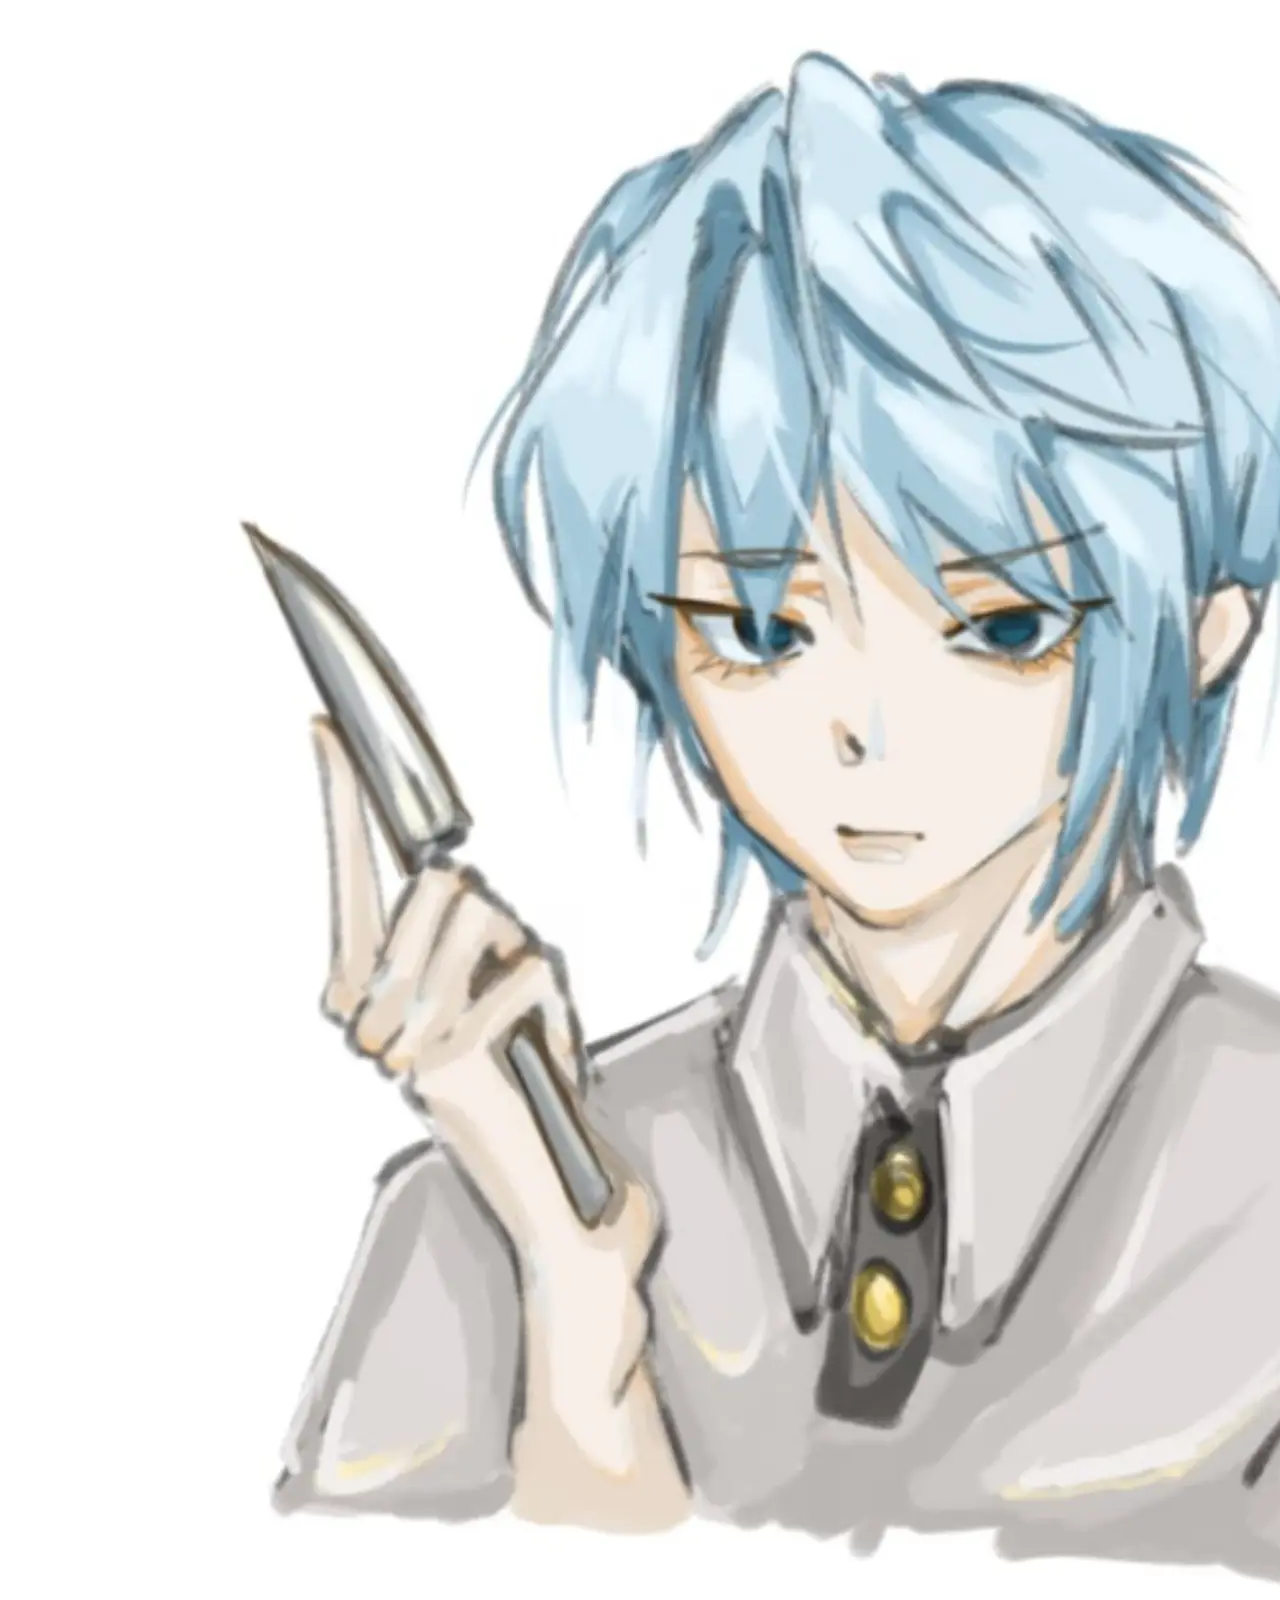
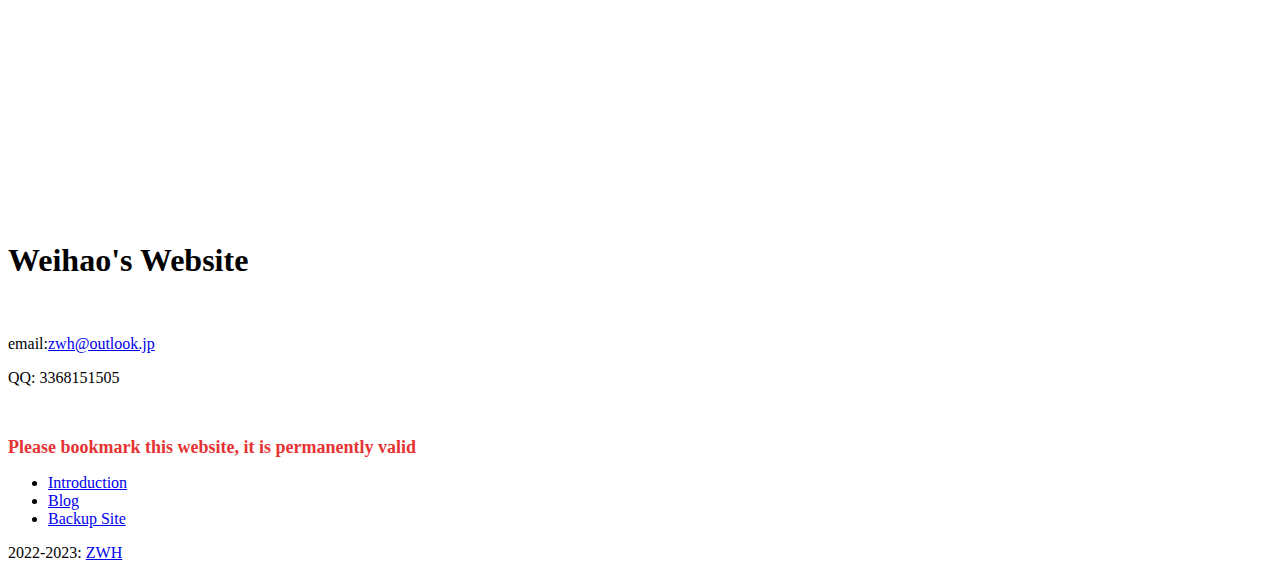
==== index.html @ f8e6bddc "Add files via upload" ====
<!doctype html>
<html lang="zh_CN">
<head>
<title>炜皓的网站</title>
<meta charset="utf-8">
<meta name="viewport" content="width=device-width, initial-scale=1, user-scalable=no">
<link rel="shortcut icon" href="/images/logo.webp" type="image/x-icon" />
<link rel="stylesheet" href="/CSS/main2.css">
<noscript>
</noscript>
<style>
.vvv {
    position: absolute;
    left: 50%;
    top: 50%;
    transform: translate(-50%, -50%);
    min-width: 100%;
    min-height: 100%;
}
</style>
<script>
    function getLanguage() {
        var lang = navigator.language || navigator.userLanguage;
        if (lang.includes('zh')) {
            return 'zh_CN';
        } else if (lang.includes('ja')) {
            return 'ja';
        } else {
            return 'en';
        }
    }

    function loadContent(language) {
        var script = document.createElement('script');
        script.src = '/js/' + language + '.js';
        document.head.appendChild(script);
    }

    var language = getLanguage();
    document.documentElement.lang = language;
    loadContent(language);

    document.getElementById('content').innerHTML = `
        <h1>炜皓的网站</h1>
        <p><br></p>
       <p><a href="mailto:zwh@outlook.jp" class="mail-botton">zwh@outlook.jp</a></p>
        <p>qq：3368151505<br></p>
        <p><br></p>
        <div style>
            <span><span><strong><span><span><span style="color:#E53333;font-size:18px;"><span><span>请收藏本网站，本网站永久有效</span></span></span></span></span></strong></span></span><span style="color:#E53333;font-size:18px;"><strong></strong></span>
        </div>
    `;

    document.getElementById('nav-links').innerHTML = `
        <li><a href="https://home.zwh123.cn">正经介绍</a></li>
        <li><a href="https://blog.zwh123.cn">我的博客</a></li>
        <li><a href="https://zwh233.top" target="_blank">备用站点</a></li>
    `;
</script>
</head>
<body class="is-preload">

<div id="wrapper">

<header id="header">
<div class="logo">
<img src="/images/logo.webp" class="logo">
</div>
<div class="content" id="content">
<div class="inner">
<h1>炜皓的网站</h1>
<p><br></p>
<p>联系方式邮箱：<a href="mailto:zwh@outlook.jp" class="__cf_email__" data-cfemail="5e2429361e2429366f6c6d703d30">zwh@outlook.jp</a><br></p>
<p>qq：3368151505<br></p> <p><br></p>
</div>
<div style>
<span><span><strong><span><span><span style="color:#E53333;font-size:18px;"><span><span>请收藏本网站，本网站永久有效</span></span></span></span></span></strong></span></span><span style="color:#E53333;font-size:18px;"><strong></strong></span>
</div>
</div>
<nav>
<ul id="nav-links">
<li><a href="https://home.zwh123.cn"></i>正经介绍</a></li>
<li><a href="https://blog.zwh123.cn"></i>我的博客</a></li>
<li><a href="https://zwh233.top" target="_blank"></i>备用站点</a></li>
</ul>
</nav>
</header>

<footer id="footer">
<p class="copyright">2022-2023: <a href="https://www.zwh123.cn">ZWH</a></p>
</footer>
</div>
<script src="/js/jquery.min.js"></script>
<script src="/js/browser.min.js"></script>
<script src="/js/breakpoints.min.js"></script>
<script src="/js/util.js"></script>
<script src="/js/main.js"></script>
</body>
</html>
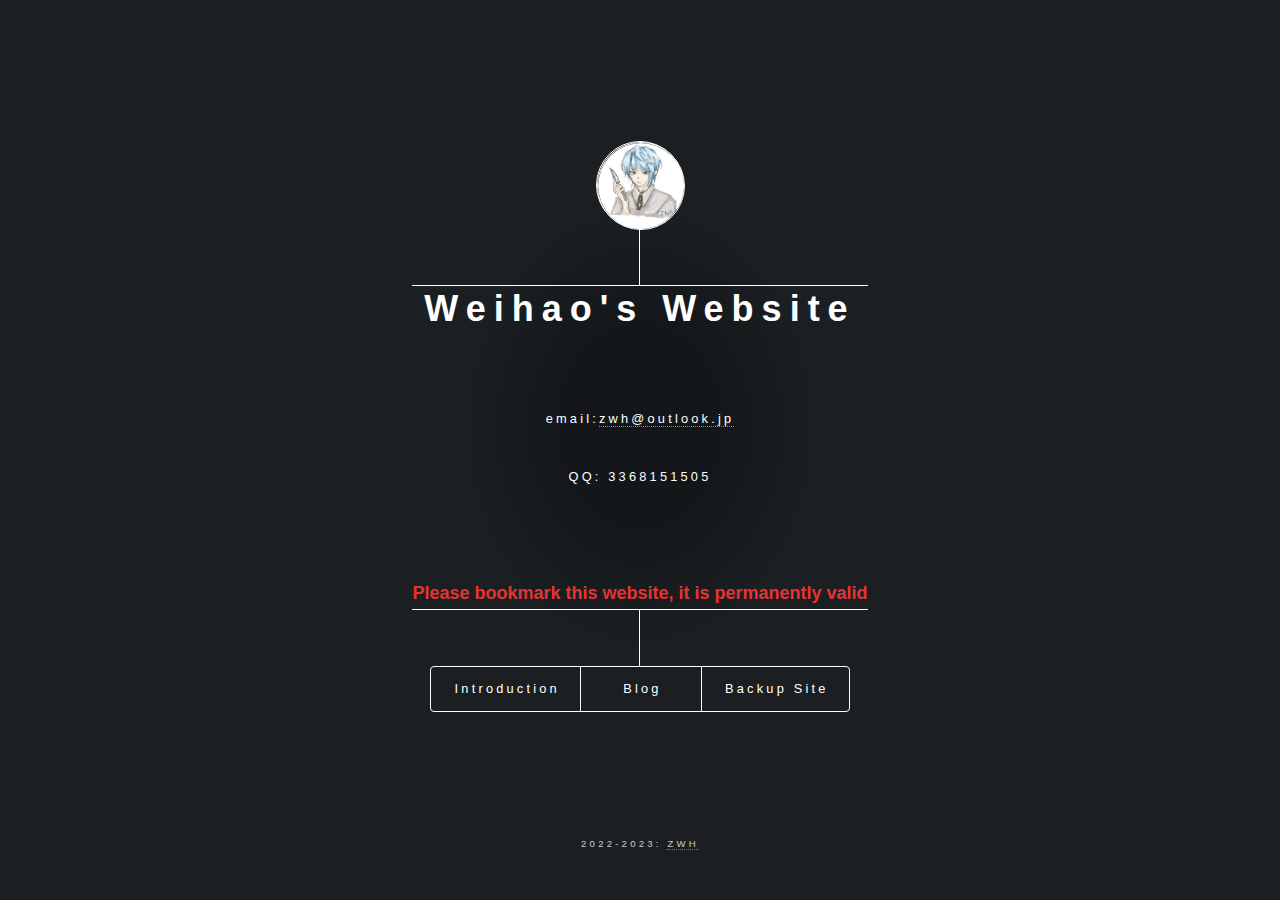
==== commit eaf14d36: "Update index.html" ====
--- a/index.html
+++ b/index.html
@@ -5,7 +5,7 @@
 <meta charset="utf-8">
 <meta name="viewport" content="width=device-width, initial-scale=1, user-scalable=no">
 <link rel="shortcut icon" href="/images/logo.webp" type="image/x-icon" />
-<link rel="stylesheet" href="/CSS/main2.css">
+<link rel="stylesheet" href="/css/main2.css">
 <noscript>
 </noscript>
 <style>
--- a/css/main2.css
+++ b/css/main2.css
@@ -0,0 +1,1673 @@
+@import url("https://cdnjs.loli.net/ajax/libs/font-awesome/6.0.0-beta3/css/all.min.css");
+/*@import url("https://fonts.googleapis.com/css?family=Source+Sans+Pro:300italic,600italic,300,600");*/
+
+html, body, div, span, applet, object,
+iframe, h1, h2, h3, h4, h5, h6, p, blockquote,
+pre, a, abbr, acronym, address, big, cite,
+code, del, dfn, em, img, ins, kbd, q, s, samp,
+small, strike, strong, sub, sup, tt, var, b,
+u, i, center, dl, dt, dd, ol, ul, li, fieldset,
+form, label, legend, table, caption, tbody,
+tfoot, thead, tr, th, td, article, aside,
+canvas, details, embed, figure, figcaption,
+footer, header, hgroup, menu, nav, output, ruby,
+section, summary, time, mark, audio, video {
+	margin: 0;
+	padding: 0;
+	border: 0;
+	font-size: 100%;
+	font: inherit;
+	vertical-align: baseline;}
+
+article, aside, details, figcaption, figure,
+footer, header, hgroup, menu, nav, section {
+	display: block;}
+
+body {
+	line-height: 1;
+}
+
+ol, ul {
+	list-style: none;
+}
+
+blockquote, q {
+	quotes: none;
+}
+
+	blockquote:before, blockquote:after, q:before, q:after {
+		content: '';
+		content: none;
+	}
+
+table {
+	border-collapse: collapse;
+	border-spacing: 0;
+}
+
+body {
+	-webkit-text-size-adjust: none;
+}
+
+mark {
+	background-color: transparent;
+	color: inherit;
+}
+
+input::-moz-focus-inner {
+	border: 0;
+	padding: 0;
+}
+
+input, select, textarea {
+	-moz-appearance: none;
+	-webkit-appearance: none;
+	-ms-appearance: none;
+	appearance: none;
+}
+
+/* Basic */
+
+	@-ms-viewport {
+		width: device-width;
+	}
+
+	@media screen and (max-width: 480px) {
+
+		html, body {
+			min-width: 320px;
+		}
+
+	}
+
+	html {
+		box-sizing: border-box;
+	}
+
+	*, *:before, *:after {
+		box-sizing: inherit;
+	}
+
+	body {
+		background: #1b1f22;
+	}
+
+		body.is-preload *, body.is-preload *:before, body.is-preload *:after {
+			-moz-animation: none !important;
+			-webkit-animation: none !important;
+			-ms-animation: none !important;
+			animation: none !important;
+			-moz-transition: none !important;
+			-webkit-transition: none !important;
+			-ms-transition: none !important;
+			transition: none !important;
+		}
+
+/* Type */
+
+	html {
+		font-size: 16pt;
+	}
+
+		@media screen and (max-width: 1680px) {
+
+			html {
+				font-size: 12pt;
+			}
+
+		}
+
+		@media screen and (max-width: 736px) {
+
+			html {
+				font-size: 11pt;
+			}
+
+		}
+
+		@media screen and (max-width: 360px) {
+
+			html {
+				font-size: 10pt;
+			}
+
+		}
+
+	body, input, select, textarea {
+		color: #ffffff;
+		font-family: "Source Sans Pro", sans-serif;
+		font-weight: 300;
+		font-size: 1rem;
+		line-height: 1.65;
+	}
+
+	a {
+		-moz-transition: color 0.2s ease-in-out, background-color 0.2s ease-in-out, border-bottom-color 0.2s ease-in-out;
+		-webkit-transition: color 0.2s ease-in-out, background-color 0.2s ease-in-out, border-bottom-color 0.2s ease-in-out;
+		-ms-transition: color 0.2s ease-in-out, background-color 0.2s ease-in-out, border-bottom-color 0.2s ease-in-out;
+		transition: color 0.2s ease-in-out, background-color 0.2s ease-in-out, border-bottom-color 0.2s ease-in-out;
+		border-bottom: dotted 1px rgba(255, 255, 255, 0.5);
+		text-decoration: none;
+		color: inherit;
+	}
+
+		a:hover {
+			border-bottom-color: transparent;
+		}
+
+	strong, b {
+		color: #ffffff;
+		font-weight: 600;
+	}
+
+	em, i {
+		font-style: italic;
+	}
+
+	p {
+		margin: 0 0 2rem 0;
+	}
+
+	h1, h2, h3, h4, h5, h6 {
+		color: #ffffff;
+		font-weight: 600;
+		line-height: 1.5;
+		margin: 0 0 1rem 0;
+/*		text-transform: uppercase;*/
+		letter-spacing: 0.2rem;
+	}
+
+		h1 a, h2 a, h3 a, h4 a, h5 a, h6 a {
+			color: inherit;
+			text-decoration: none;
+		}
+
+		h1.major, h2.major, h3.major, h4.major, h5.major, h6.major {
+			border-bottom: solid 1px #ffffff;
+			width: -moz-max-content;
+			width: -webkit-max-content;
+			width: -ms-max-content;
+			width: max-content;
+			padding-bottom: 0.5rem;
+			margin: 0 0 2rem 0;
+		}
+
+	h1 {
+		font-size: 2.25rem;
+		line-height: 1.3;
+		letter-spacing: 0.5rem;
+	}
+
+	h2 {
+		font-size: 1.5rem;
+		line-height: 1.4;
+		letter-spacing: 0.5rem;
+	}
+
+	h3 {
+		font-size: 1rem;
+	}
+
+	h4 {
+		font-size: 0.8rem;
+	}
+
+	h5 {
+		font-size: 0.7rem;
+	}
+
+	h6 {
+		font-size: 0.6rem;
+	}
+
+	@media screen and (max-width: 736px) {
+
+		h1 {
+			font-size: 1.75rem;
+			line-height: 1.4;
+		}
+
+		h2 {
+			font-size: 1.25em;
+			line-height: 1.5;
+		}
+
+	}
+
+	sub {
+		font-size: 0.8rem;
+		position: relative;
+		top: 0.5rem;
+	}
+
+	sup {
+		font-size: 0.8rem;
+		position: relative;
+		top: -0.5rem;
+	}
+
+	blockquote {
+		border-left: solid 4px #ffffff;
+		font-style: italic;
+		margin: 0 0 2rem 0;
+		padding: 0.5rem 0 0.5rem 2rem;
+	}
+
+	code {
+		background: rgba(255, 255, 255, 0.075);
+		border-radius: 4px;
+		font-family: "Courier New", monospace;
+		font-size: 0.9rem;
+		margin: 0 0.25rem;
+		padding: 0.25rem 0.65rem;
+	}
+
+	pre {
+		-webkit-overflow-scrolling: touch;
+		font-family: "Courier New", monospace;
+		font-size: 0.9rem;
+		margin: 0 0 2rem 0;
+	}
+
+		pre code {
+			display: block;
+			line-height: 1.75;
+			padding: 1rem 1.5rem;
+			overflow-x: auto;
+		}
+
+	hr {
+		border: 0;
+		border-bottom: solid 1px #ffffff;
+		margin: 2.75rem 0;
+	}
+
+	.align-left {
+		text-align: left;
+	}
+
+	.align-center {
+		text-align: center;
+	}
+
+	.align-right {
+		text-align: right;
+	}
+
+/* Form */
+
+	form {
+		margin: 0 0 2rem 0;
+	}
+
+		form > :last-child {
+			margin-bottom: 0;
+		}
+
+		form > .fields {
+			display: -moz-flex;
+			display: -webkit-flex;
+			display: -ms-flex;
+			display: flex;
+			-moz-flex-wrap: wrap;
+			-webkit-flex-wrap: wrap;
+			-ms-flex-wrap: wrap;
+			flex-wrap: wrap;
+			width: calc(100% + 3rem);
+			margin: -1.5rem 0 2rem -1.5rem;
+		}
+
+			form > .fields > .field {
+				-moz-flex-grow: 0;
+				-webkit-flex-grow: 0;
+				-ms-flex-grow: 0;
+				flex-grow: 0;
+				-moz-flex-shrink: 0;
+				-webkit-flex-shrink: 0;
+				-ms-flex-shrink: 0;
+				flex-shrink: 0;
+				padding: 1.5rem 0 0 1.5rem;
+				width: calc(100% - 1.5rem);
+			}
+
+				form > .fields > .field.half {
+					width: calc(50% - 0.75rem);
+				}
+
+				form > .fields > .field.third {
+					width: calc(100%/3 - 0.5rem);
+				}
+
+				form > .fields > .field.quarter {
+					width: calc(25% - 0.375rem);
+				}
+
+		@media screen and (max-width: 480px) {
+
+			form > .fields {
+				width: calc(100% + 3rem);
+				margin: -1.5rem 0 2rem -1.5rem;
+			}
+
+				form > .fields > .field {
+					padding: 1.5rem 0 0 1.5rem;
+					width: calc(100% - 1.5rem);
+				}
+
+					form > .fields > .field.half {
+						width: calc(100% - 1.5rem);
+					}
+
+					form > .fields > .field.third {
+						width: calc(100% - 1.5rem);
+					}
+
+					form > .fields > .field.quarter {
+						width: calc(100% - 1.5rem);
+					}
+
+		}
+
+	label {
+		color: #ffffff;
+		display: block;
+		font-size: 0.8rem;
+		font-weight: 300;
+		letter-spacing: 0.2rem;
+		line-height: 1.5;
+		margin: 0 0 1rem 0;
+/*		text-transform: uppercase;*/
+	}
+
+	input[type="text"],
+	input[type="password"],
+	input[type="email"],
+	input[type="tel"],
+	select,
+	textarea {
+		-moz-appearance: none;
+		-webkit-appearance: none;
+		-ms-appearance: none;
+		appearance: none;
+		-moz-transition: border-color 0.2s ease-in-out, box-shadow 0.2s ease-in-out, background-color 0.2s ease-in-out;
+		-webkit-transition: border-color 0.2s ease-in-out, box-shadow 0.2s ease-in-out, background-color 0.2s ease-in-out;
+		-ms-transition: border-color 0.2s ease-in-out, box-shadow 0.2s ease-in-out, background-color 0.2s ease-in-out;
+		transition: border-color 0.2s ease-in-out, box-shadow 0.2s ease-in-out, background-color 0.2s ease-in-out;
+		background-color: transparent;
+		border-radius: 4px;
+		border: solid 1px #ffffff;
+		color: inherit;
+		display: block;
+		outline: 0;
+		padding: 0 1rem;
+		text-decoration: none;
+		width: 100%;
+	}
+
+		input[type="text"]:invalid,
+		input[type="password"]:invalid,
+		input[type="email"]:invalid,
+		input[type="tel"]:invalid,
+		select:invalid,
+		textarea:invalid {
+			box-shadow: none;
+		}
+
+		input[type="text"]:focus,
+		input[type="password"]:focus,
+		input[type="email"]:focus,
+		input[type="tel"]:focus,
+		select:focus,
+		textarea:focus {
+			background: rgba(255, 255, 255, 0.075);
+			border-color: #ffffff;
+			box-shadow: 0 0 0 1px #ffffff;
+		}
+
+	select {
+		background-image: url("data:image/svg+xml;charset=utf8,%3Csvg xmlns='http://www.w3.org/2000/svg' width='40' height='40' preserveAspectRatio='none' viewBox='0 0 40 40'%3E%3Cpath d='M9.4,12.3l10.4,10.4l10.4-10.4c0.2-0.2,0.5-0.4,0.9-0.4c0.3,0,0.6,0.1,0.9,0.4l3.3,3.3c0.2,0.2,0.4,0.5,0.4,0.9 c0,0.4-0.1,0.6-0.4,0.9L20.7,31.9c-0.2,0.2-0.5,0.4-0.9,0.4c-0.3,0-0.6-0.1-0.9-0.4L4.3,17.3c-0.2-0.2-0.4-0.5-0.4-0.9 c0-0.4,0.1-0.6,0.4-0.9l3.3-3.3c0.2-0.2,0.5-0.4,0.9-0.4S9.1,12.1,9.4,12.3z' fill='%23ffffff' /%3E%3C/svg%3E");
+		background-size: 1.25rem;
+		background-repeat: no-repeat;
+		background-position: calc(100% - 1rem) center;
+		height: 2.75rem;
+		padding-right: 2.75rem;
+		text-overflow: ellipsis;
+	}
+
+		select option {
+			color: #ffffff;
+			background: #1b1f22;
+		}
+
+		select:focus::-ms-value {
+			background-color: transparent;
+		}
+
+		select::-ms-expand {
+			display: none;
+		}
+
+	input[type="text"],
+	input[type="password"],
+	input[type="email"],
+	select {
+		height: 2.75rem;
+	}
+
+	textarea {
+		padding: 0.75rem 1rem;
+	}
+
+	input[type="checkbox"],
+	input[type="radio"] {
+		-moz-appearance: none;
+		-webkit-appearance: none;
+		-ms-appearance: none;
+		appearance: none;
+		display: block;
+		float: left;
+		margin-right: -2rem;
+		opacity: 0;
+		width: 1rem;
+		z-index: -1;
+	}
+
+		input[type="checkbox"] + label,
+		input[type="radio"] + label {
+			text-decoration: none;
+			-moz-user-select: none;
+			-webkit-user-select: none;
+			-ms-user-select: none;
+			user-select: none;
+			color: #ffffff;
+			cursor: pointer;
+			display: inline-block;
+			font-size: 0.8rem;
+			font-weight: 300;
+			margin: 0 0 0.5rem 0;
+			padding-left: 2.65rem;
+			padding-right: 0.75rem;
+			position: relative;
+		}
+
+			input[type="checkbox"] + label:before,
+			input[type="radio"] + label:before {
+				-moz-osx-font-smoothing: grayscale;
+				-webkit-font-smoothing: antialiased;
+				display: inline-block;
+				font-style: normal;
+				font-variant: normal;
+				text-rendering: auto;
+				line-height: 1;
+				text-transform: none !important;
+				font-family: 'Font Awesome 5 Free';
+				font-weight: 900;
+			}
+
+			input[type="checkbox"] + label:before,
+			input[type="radio"] + label:before {
+				-moz-transition: border-color 0.2s ease-in-out, box-shadow 0.2s ease-in-out, background-color 0.2s ease-in-out;
+				-webkit-transition: border-color 0.2s ease-in-out, box-shadow 0.2s ease-in-out, background-color 0.2s ease-in-out;
+				-ms-transition: border-color 0.2s ease-in-out, box-shadow 0.2s ease-in-out, background-color 0.2s ease-in-out;
+				transition: border-color 0.2s ease-in-out, box-shadow 0.2s ease-in-out, background-color 0.2s ease-in-out;
+				border-radius: 4px;
+				border: solid 1px #ffffff;
+				content: '';
+				display: inline-block;
+				height: 1.65rem;
+				left: 0;
+				line-height: 1.65rem;
+				position: absolute;
+				text-align: center;
+				top: -0.15rem;
+				width: 1.65rem;
+			}
+
+		input[type="checkbox"]:checked + label:before,
+		input[type="radio"]:checked + label:before {
+			background: #ffffff !important;
+			border-color: #ffffff !important;
+			color: #1b1f22;
+			content: '\f00c';
+		}
+
+		input[type="checkbox"]:focus + label:before,
+		input[type="radio"]:focus + label:before {
+			background: rgba(255, 255, 255, 0.075);
+			border-color: #ffffff;
+			box-shadow: 0 0 0 1px #ffffff;
+		}
+
+	input[type="checkbox"] + label:before {
+		border-radius: 4px;
+	}
+
+	input[type="radio"] + label:before {
+		border-radius: 100%;
+	}
+
+	::-webkit-input-placeholder {
+		color: rgba(255, 255, 255, 0.5) !important;
+		opacity: 1.0;
+	}
+
+	:-moz-placeholder {
+		color: rgba(255, 255, 255, 0.5) !important;
+		opacity: 1.0;
+	}
+
+	::-moz-placeholder {
+		color: rgba(255, 255, 255, 0.5) !important;
+		opacity: 1.0;
+	}
+
+	:-ms-input-placeholder {
+		color: rgba(255, 255, 255, 0.5) !important;
+		opacity: 1.0;
+	}
+
+	.formerize-placeholder {
+		color: rgba(255, 255, 255, 0.5) !important;
+		opacity: 1.0;
+	}
+
+/* Box */
+
+	.box {
+		border-radius: 4px;
+		border: solid 1px #ffffff;
+		margin-bottom: 2rem;
+		padding: 1.5em;
+	}
+
+		.box > :last-child,
+		.box > :last-child > :last-child,
+		.box > :last-child > :last-child > :last-child {
+			margin-bottom: 0;
+		}
+
+		.box.alt {
+			border: 0;
+			border-radius: 0;
+			padding: 0;
+		}
+
+/* Icon */
+
+	.icon {
+		text-decoration: none;
+		border-bottom: none;
+		position: relative;
+	}
+
+		.icon:before {
+			-moz-osx-font-smoothing: grayscale;
+			-webkit-font-smoothing: antialiased;
+			display: inline-block;
+			font-style: normal;
+			font-variant: normal;
+			text-rendering: auto;
+			line-height: 1;
+			text-transform: none !important;
+			font-family: 'Font Awesome 5 Free';
+			font-weight: 400;
+		}
+
+		.icon > .label {
+			display: none;
+		}
+
+		.icon:before {
+			line-height: inherit;
+		}
+
+		.icon.solid:before {
+			font-weight: 900;
+		}
+
+		.icon.brands:before {
+			font-family: 'Font Awesome 6 Brands';
+		}
+
+/* Image */
+
+	.image {
+		border-radius: 4px;
+		border: 0;
+		display: inline-block;
+		position: relative;
+	}
+
+		.image:before {
+			pointer-events: none;
+			background-image: url("https://jitsu.oss-cn-beijing.aliyuncs.com/home/img/overlay.png");
+			background-color: rgba(19, 21, 25, 0.5);
+			border-radius: 4px;
+			content: '';
+			display: block;
+			height: 100%;
+			left: 0;
+			opacity: 0.5;
+			position: absolute;
+			top: 0;
+			width: 100%;
+		}
+
+		.image img {
+			border-radius: 4px;
+			display: block;
+		}
+
+		.image.left, .image.right {
+			max-width: 40%;
+		}
+
+			.image.left img, .image.right img {
+				width: 100%;
+			}
+
+		.image.left {
+			float: left;
+			padding: 0 1.5em 1em 0;
+			top: 0.25em;
+		}
+
+		.image.right {
+			float: right;
+			padding: 0 0 1em 1.5em;
+			top: 0.25em;
+		}
+
+		.image.fit {
+			display: block;
+			margin: 0 0 2rem 0;
+			width: 100%;
+		}
+
+			.image.fit img {
+				width: 100%;
+			}
+
+		.image.main {
+			display: block;
+			margin: 2.5rem 0;
+			width: 100%;
+		}
+
+			.image.main img {
+				width: 100%;
+			}
+
+		@media screen and (max-width: 736px) {
+
+			.image.main {
+				margin: 2rem 0;
+			}
+
+		}
+
+		@media screen and (max-width: 480px) {
+
+			.image.main {
+				margin: 1.5rem 0;
+			}
+
+		}
+
+/* List */
+
+	ol {
+		list-style: decimal;
+		margin: 0 0 2rem 0;
+		padding-left: 1.25em;
+	}
+
+		ol li {
+			padding-left: 0.25em;
+		}
+
+	ul {
+		list-style: disc;
+		margin: 0 0 2rem 0;
+		padding-left: 1em;
+	}
+
+		ul li {
+			padding-left: 0.5em;
+		}
+
+		ul.alt {
+			list-style: none;
+			padding-left: 0;
+		}
+
+			ul.alt li {
+				border-top: solid 1px #ffffff;
+				padding: 0.5em 0;
+			}
+
+				ul.alt li:first-child {
+					border-top: 0;
+					padding-top: 0;
+				}
+
+	dl {
+		margin: 0 0 2rem 0;
+	}
+
+		dl dt {
+			display: block;
+			font-weight: 600;
+			margin: 0 0 1rem 0;
+		}
+
+		dl dd {
+			margin-left: 2rem;
+		}
+
+/* Actions */
+
+	ul.actions {
+		display: -moz-flex;
+		display: -webkit-flex;
+		display: -ms-flex;
+		display: flex;
+		cursor: default;
+		list-style: none;
+		margin-left: -1rem;
+		padding-left: 0;
+	}
+
+		ul.actions li {
+			padding: 0 0 0 1rem;
+			vertical-align: middle;
+		}
+
+		ul.actions.special {
+			-moz-justify-content: center;
+			-webkit-justify-content: center;
+			-ms-justify-content: center;
+			justify-content: center;
+			width: 100%;
+			margin-left: 0;
+		}
+
+			ul.actions.special li:first-child {
+				padding-left: 0;
+			}
+
+		ul.actions.stacked {
+			-moz-flex-direction: column;
+			-webkit-flex-direction: column;
+			-ms-flex-direction: column;
+			flex-direction: column;
+			margin-left: 0;
+		}
+
+			ul.actions.stacked li {
+				padding: 1.3rem 0 0 0;
+			}
+
+				ul.actions.stacked li:first-child {
+					padding-top: 0;
+				}
+
+		ul.actions.fit {
+			width: calc(100% + 1rem);
+		}
+
+			ul.actions.fit li {
+				-moz-flex-grow: 1;
+				-webkit-flex-grow: 1;
+				-ms-flex-grow: 1;
+				flex-grow: 1;
+				-moz-flex-shrink: 1;
+				-webkit-flex-shrink: 1;
+				-ms-flex-shrink: 1;
+				flex-shrink: 1;
+				width: 100%;
+			}
+
+				ul.actions.fit li > * {
+					width: 100%;
+				}
+
+			ul.actions.fit.stacked {
+				width: 100%;
+			}
+
+		@media screen and (max-width: 480px) {
+
+			ul.actions:not(.fixed) {
+				-moz-flex-direction: column;
+				-webkit-flex-direction: column;
+				-ms-flex-direction: column;
+				flex-direction: column;
+				margin-left: 0;
+				width: 100% !important;
+			}
+
+				ul.actions:not(.fixed) li {
+					-moz-flex-grow: 1;
+					-webkit-flex-grow: 1;
+					-ms-flex-grow: 1;
+					flex-grow: 1;
+					-moz-flex-shrink: 1;
+					-webkit-flex-shrink: 1;
+					-ms-flex-shrink: 1;
+					flex-shrink: 1;
+					padding: 1rem 0 0 0;
+					text-align: center;
+					width: 100%;
+				}
+
+					ul.actions:not(.fixed) li > * {
+						width: 100%;
+					}
+
+					ul.actions:not(.fixed) li:first-child {
+						padding-top: 0;
+					}
+
+					ul.actions:not(.fixed) li input[type="submit"],
+					ul.actions:not(.fixed) li input[type="reset"],
+					ul.actions:not(.fixed) li input[type="button"],
+					ul.actions:not(.fixed) li button,
+					ul.actions:not(.fixed) li .button {
+						width: 100%;
+					}
+
+						ul.actions:not(.fixed) li input[type="submit"].icon:before,
+						ul.actions:not(.fixed) li input[type="reset"].icon:before,
+						ul.actions:not(.fixed) li input[type="button"].icon:before,
+						ul.actions:not(.fixed) li button.icon:before,
+						ul.actions:not(.fixed) li .button.icon:before {
+							margin-left: -0.5em;
+						}
+
+		}
+
+/* Icons */
+
+	ul.icons {
+		cursor: default;
+		list-style: none;
+		padding-left: 0;
+	}
+
+		ul.icons li {
+			display: inline-block;
+			padding: 0 0.75em 0 0;
+		}
+
+			ul.icons li:last-child {
+				padding-right: 0;
+			}
+
+			ul.icons li a {
+				border-radius: 100%;
+				box-shadow: inset 0 0 0 1px #ffffff;
+				display: inline-block;
+				height: 2.25rem;
+				line-height: 2.25rem;
+				text-align: center;
+				width: 2.25rem;
+			}
+
+				ul.icons li a:hover {
+					background-color: rgba(255, 255, 255, 0.075);
+				}
+
+				ul.icons li a:active {
+					background-color: rgba(255, 255, 255, 0.175);
+				}
+
+/* Table */
+
+	.table-wrapper {
+		-webkit-overflow-scrolling: touch;
+		overflow-x: auto;
+	}
+
+	table {
+		margin: 0 0 2rem 0;
+		width: 100%;
+	}
+
+		table tbody tr {
+			border: solid 1px #ffffff;
+			border-left: 0;
+			border-right: 0;
+		}
+
+			table tbody tr:nth-child(2n + 1) {
+				background-color: rgba(255, 255, 255, 0.075);
+			}
+
+		table td {
+			padding: 0.75em 0.75em;
+		}
+
+		table th {
+			color: #ffffff;
+			font-size: 0.9em;
+			font-weight: 600;
+			padding: 0 0.75em 0.75em 0.75em;
+			text-align: left;
+		}
+
+		table thead {
+			border-bottom: solid 2px #ffffff;
+		}
+
+		table tfoot {
+			border-top: solid 2px #ffffff;
+		}
+
+		table.alt {
+			border-collapse: separate;
+		}
+
+			table.alt tbody tr td {
+				border: solid 1px #ffffff;
+				border-left-width: 0;
+				border-top-width: 0;
+			}
+
+				table.alt tbody tr td:first-child {
+					border-left-width: 1px;
+				}
+
+			table.alt tbody tr:first-child td {
+				border-top-width: 1px;
+			}
+
+			table.alt thead {
+				border-bottom: 0;
+			}
+
+			table.alt tfoot {
+				border-top: 0;
+			}
+
+/* Button */
+
+	input[type="submit"],
+	input[type="reset"],
+	input[type="button"],
+	button,
+	.button {
+		-moz-appearance: none;
+		-webkit-appearance: none;
+		-ms-appearance: none;
+		appearance: none;
+		-moz-transition: background-color 0.2s ease-in-out, color 0.2s ease-in-out;
+		-webkit-transition: background-color 0.2s ease-in-out, color 0.2s ease-in-out;
+		-ms-transition: background-color 0.2s ease-in-out, color 0.2s ease-in-out;
+		transition: background-color 0.2s ease-in-out, color 0.2s ease-in-out;
+		background-color: transparent;
+		border-radius: 4px;
+		border: 0;
+		box-shadow: inset 0 0 0 1px #ffffff;
+		color: #ffffff !important;
+		cursor: pointer;
+		display: inline-block;
+		font-size: 0.8rem;
+		font-weight: 300;
+		height: 2.75rem;
+		letter-spacing: 0.2rem;
+		line-height: 2.75rem;
+		outline: 0;
+		padding: 0 1.25rem 0 1.35rem;
+		text-align: center;
+		text-decoration: none;
+/*		text-transform: uppercase;*/
+		white-space: nowrap;
+	}
+
+		input[type="submit"]:hover,
+		input[type="reset"]:hover,
+		input[type="button"]:hover,
+		button:hover,
+		.button:hover {
+			background-color: rgba(255, 255, 255, 0.075);
+		}
+
+		input[type="submit"]:active,
+		input[type="reset"]:active,
+		input[type="button"]:active,
+		button:active,
+		.button:active {
+			background-color: rgba(255, 255, 255, 0.175);
+		}
+
+		input[type="submit"].icon:before,
+		input[type="reset"].icon:before,
+		input[type="button"].icon:before,
+		button.icon:before,
+		.button.icon:before {
+			margin-right: 0.5em;
+		}
+
+		input[type="submit"].fit,
+		input[type="reset"].fit,
+		input[type="button"].fit,
+		button.fit,
+		.button.fit {
+			width: 100%;
+		}
+
+		input[type="submit"].small,
+		input[type="reset"].small,
+		input[type="button"].small,
+		button.small,
+		.button.small {
+			font-size: 0.6rem;
+			height: 2.0625rem;
+			line-height: 2.0625rem;
+		}
+
+		input[type="submit"].primary,
+		input[type="reset"].primary,
+		input[type="button"].primary,
+		button.primary,
+		.button.primary {
+			background-color: #ffffff;
+			color: #1b1f22 !important;
+			font-weight: 600;
+		}
+
+		input[type="submit"].disabled, input[type="submit"]:disabled,
+		input[type="reset"].disabled,
+		input[type="reset"]:disabled,
+		input[type="button"].disabled,
+		input[type="button"]:disabled,
+		button.disabled,
+		button:disabled,
+		.button.disabled,
+		.button:disabled {
+			pointer-events: none;
+			cursor: default;
+			opacity: 0.25;
+		}
+
+	input[type="submit"],
+	input[type="reset"],
+	input[type="button"],
+	button {
+		line-height: calc(2.75rem - 2px);
+	}
+
+/* BG */
+
+	#bg {
+		-moz-transform: scale(1.0);
+		-webkit-transform: scale(1.0);
+		-ms-transform: scale(1.0);
+		transform: scale(1.0);
+		-webkit-backface-visibility: hidden;
+		position: fixed;
+		top: 0;
+		left: 0;
+		width: 100%;
+		height: 100vh;
+		z-index: 1;
+	}
+
+		#bg:before, #bg:after {
+			content: '';
+			display: block;
+			position: absolute;
+			top: 0;
+			left: 0;
+			width: 100%;
+			height: 100%;
+		}
+
+		#bg:before {
+			-moz-transition: background-color 2.5s ease-in-out;
+			-webkit-transition: background-color 2.5s ease-in-out;
+			-ms-transition: background-color 2.5s ease-in-out;
+			transition: background-color 2.5s ease-in-out;
+			-moz-transition-delay: 0.75s;
+			-webkit-transition-delay: 0.75s;
+			-ms-transition-delay: 0.75s;
+			transition-delay: 0.75s;
+			background-image: linear-gradient(to top, rgba(19, 21, 25, 0.5), rgba(19, 21, 25, 0.5)), url("https://jitsu.oss-cn-beijing.aliyuncs.com/home/img/overlay.png");
+			background-size: auto,
+ 256px 256px;
+			background-position: center,
+ center;
+			background-repeat: no-repeat,
+ repeat;
+			z-index: 2;
+		}
+
+		#bg:after {
+			-moz-transform: scale(1.125);
+			-webkit-transform: scale(1.125);
+			-ms-transform: scale(1.125);
+			transform: scale(1.125);
+			-moz-transition: -moz-transform 0.325s ease-in-out, -moz-filter 0.325s ease-in-out;
+			-webkit-transition: -webkit-transform 0.325s ease-in-out, -webkit-filter 0.325s ease-in-out;
+			-ms-transition: -ms-transform 0.325s ease-in-out, -ms-filter 0.325s ease-in-out;
+			transition: transform 0.325s ease-in-out, filter 0.325s ease-in-out;
+			background-image: url("");
+			background-position: center;
+			background-size: cover;
+			background-repeat: no-repeat;
+			z-index: 1;
+		}
+
+	@media screen and (max-width: 960px) {
+		#bg:after {
+			-moz-transform: scale(1.125);
+			-webkit-transform: scale(1.125);
+			-ms-transform: scale(1.125);
+			transform: scale(1.125);
+			-moz-transition: -moz-transform 0.325s ease-in-out, -moz-filter 0.325s ease-in-out;
+			-webkit-transition: -webkit-transform 0.325s ease-in-out, -webkit-filter 0.325s ease-in-out;
+			-ms-transition: -ms-transform 0.325s ease-in-out, -ms-filter 0.325s ease-in-out;
+			transition: transform 0.325s ease-in-out, filter 0.325s ease-in-out;
+			background-image: url();
+			background-position: center;
+			background-size: cover;
+			background-repeat: no-repeat;
+			z-index: 1;
+		}
+		}
+
+		body.is-article-visible #bg:after {
+			-moz-transform: scale(1.0825);
+			-webkit-transform: scale(1.0825);
+			-ms-transform: scale(1.0825);
+			transform: scale(1.0825);
+			-moz-filter: blur(0.2rem);
+			-webkit-filter: blur(0.2rem);
+			-ms-filter: blur(0.2rem);
+			filter: blur(0.2rem);
+		}
+
+		body.is-preload #bg:before {
+			background-color: #000000;
+		}
+
+/* Wrapper */
+
+	#wrapper {
+		display: -moz-flex;
+		display: -webkit-flex;
+		display: -ms-flex;
+		display: flex;
+		-moz-flex-direction: column;
+		-webkit-flex-direction: column;
+		-ms-flex-direction: column;
+		flex-direction: column;
+		-moz-align-items: center;
+		-webkit-align-items: center;
+		-ms-align-items: center;
+		align-items: center;
+		-moz-justify-content: space-between;
+		-webkit-justify-content: space-between;
+		-ms-justify-content: space-between;
+		justify-content: space-between;
+		position: relative;
+		min-height: 100vh;
+		width: 100%;
+		padding: 4rem 2rem;
+		z-index: 3;
+	}
+
+		#wrapper:before {
+			content: '';
+			display: block;
+		}
+
+		@media screen and (max-width: 1680px) {
+
+			#wrapper {
+				padding: 3rem 2rem;
+			}
+
+		}
+
+		@media screen and (max-width: 736px) {
+
+			#wrapper {
+				padding: 2rem 1rem;
+			}
+
+		}
+
+		@media screen and (max-width: 480px) {
+
+			#wrapper {
+				padding: 1rem;
+			}
+
+		}
+
+/* Header */
+
+	#header {
+		display: -moz-flex;
+		display: -webkit-flex;
+		display: -ms-flex;
+		display: flex;
+		-moz-flex-direction: column;
+		-webkit-flex-direction: column;
+		-ms-flex-direction: column;
+		flex-direction: column;
+		-moz-align-items: center;
+		-webkit-align-items: center;
+		-ms-align-items: center;
+		align-items: center;
+		-moz-transition: -moz-transform 0.325s ease-in-out, -moz-filter 0.325s ease-in-out, opacity 0.325s ease-in-out;
+		-webkit-transition: -webkit-transform 0.325s ease-in-out, -webkit-filter 0.325s ease-in-out, opacity 0.325s ease-in-out;
+		-ms-transition: -ms-transform 0.325s ease-in-out, -ms-filter 0.325s ease-in-out, opacity 0.325s ease-in-out;
+		transition: transform 0.325s ease-in-out, filter 0.325s ease-in-out, opacity 0.325s ease-in-out;
+		background-image: -moz-radial-gradient(rgba(0, 0, 0, 0.25) 25%, rgba(0, 0, 0, 0) 55%);
+		background-image: -webkit-radial-gradient(rgba(0, 0, 0, 0.25) 25%, rgba(0, 0, 0, 0) 55%);
+		background-image: -ms-radial-gradient(rgba(0, 0, 0, 0.25) 25%, rgba(0, 0, 0, 0) 55%);
+		background-image: radial-gradient(rgba(0, 0, 0, 0.25) 25%, rgba(0, 0, 0, 0) 55%);
+		max-width: 100%;
+		text-align: center;
+	}
+
+		#header > * {
+			-moz-transition: opacity 0.325s ease-in-out;
+			-webkit-transition: opacity 0.325s ease-in-out;
+			-ms-transition: opacity 0.325s ease-in-out;
+			transition: opacity 0.325s ease-in-out;
+			position: relative;
+			margin-top: 3.5rem;
+		}
+
+			#header > *:before {
+				content: '';
+				display: block;
+				position: absolute;
+				top: calc(-3.5rem - 1px);
+				left: calc(50% - 1px);
+				width: 1px;
+				height: calc(3.5rem + 1px);
+				background: #ffffff;
+			}
+
+		#header > :first-child {
+			margin-top: 0;
+		}
+
+			#header > :first-child:before {
+				display: none;
+			}
+
+		#header .logo {
+			width: 5.5rem;
+			height: 5.5rem;
+			line-height: 5.5rem;
+			border: solid 1px #ffffff;
+			border-radius: 100%;
+		}
+
+			#header .logo .icon:before {
+				font-size: 2rem;
+			}
+
+		#header .content {
+			border-style: solid;
+			border-color: #ffffff;
+			border-top-width: 1px;
+			border-bottom-width: 1px;
+			max-width: 100%;
+		}
+
+			#header .content .inner {
+				-moz-transition: max-height 0.75s ease, padding 0.75s ease, opacity 0.325s ease-in-out;
+				-webkit-transition: max-height 0.75s ease, padding 0.75s ease, opacity 0.325s ease-in-out;
+				-ms-transition: max-height 0.75s ease, padding 0.75s ease, opacity 0.325s ease-in-out;
+				transition: max-height 0.75s ease, padding 0.75s ease, opacity 0.325s ease-in-out;
+				-moz-transition-delay: 0.25s;
+				-webkit-transition-delay: 0.25s;
+				-ms-transition-delay: 0.25s;
+				transition-delay: 0.25s;
+				padding: 3rem 2rem;
+				max-height: 40rem;
+				overflow: hidden;
+			}
+
+				#header .content .inner > :last-child {
+					margin-bottom: 0;
+				}
+
+			#header .content p {
+		/*		text-transform: uppercase;*/
+				letter-spacing: 0.2rem;
+				font-size: 0.8rem;
+				line-height: 2;
+			}
+
+		#header nav ul {
+			display: -moz-flex;
+			display: -webkit-flex;
+			display: -ms-flex;
+			display: flex;
+			margin-bottom: 0;
+			list-style: none;
+			padding-left: 0;
+			border: solid 1px #ffffff;
+			border-radius: 4px;
+		}
+
+			#header nav ul li {
+				padding-left: 0;
+				border-left: solid 1px #ffffff;
+			}
+
+				#header nav ul li:first-child {
+					border-left: 0;
+				}
+
+				#header nav ul li a {
+					display: block;
+					min-width: 7.5rem;
+					height: 2.75rem;
+					line-height: 2.75rem;
+					padding: 0 1.25rem 0 1.45rem;
+			/*		text-transform: uppercase;*/
+					letter-spacing: 0.2rem;
+					font-size: 0.8rem;
+					border-bottom: 0;
+				}
+
+					#header nav ul li a:hover {
+						background-color: rgba(255, 255, 255, 0.075);
+					}
+
+					#header nav ul li a:active {
+						background-color: rgba(255, 255, 255, 0.175);
+					}
+
+		#header nav.use-middle:after {
+			content: '';
+			display: block;
+			position: absolute;
+			top: 0;
+			left: calc(50% - 1px);
+			width: 1px;
+			height: 100%;
+			background: #ffffff;
+		}
+
+		#header nav.use-middle ul li.is-middle {
+			border-left: 0;
+		}
+
+		body.is-article-visible #header {
+			-moz-transform: scale(0.95);
+			-webkit-transform: scale(0.95);
+			-ms-transform: scale(0.95);
+			transform: scale(0.95);
+			-moz-filter: blur(0.1rem);
+			-webkit-filter: blur(0.1rem);
+			-ms-filter: blur(0.1rem);
+			filter: blur(0.1rem);
+			opacity: 0;
+		}
+
+		body.is-preload #header {
+			-moz-filter: blur(0.125rem);
+			-webkit-filter: blur(0.125rem);
+			-ms-filter: blur(0.125rem);
+			filter: blur(0.125rem);
+		}
+
+			body.is-preload #header > * {
+				opacity: 0;
+			}
+
+			body.is-preload #header .content .inner {
+				max-height: 0;
+				padding-top: 0;
+				padding-bottom: 0;
+				opacity: 0;
+			}
+
+		@media screen and (max-width: 980px) {
+
+			#header .content p br {
+				display: none;
+			}
+
+		}
+
+		@media screen and (max-width: 736px) {
+
+			#header > * {
+				margin-top: 2rem;
+			}
+
+				#header > *:before {
+					top: calc(-2rem - 1px);
+					height: calc(2rem + 1px);
+				}
+
+			#header .logo {
+				width: 4.75rem;
+				height: 4.75rem;
+				line-height: 4.75rem;
+			}
+
+				#header .logo .icon:before {
+					font-size: 1.75rem;
+				}
+
+			#header .content .inner {
+				padding: 2.5rem 1rem;
+			}
+
+			#header .content p {
+				line-height: 1.875;
+			}
+
+		}
+
+		@media screen and (max-width: 480px) {
+
+			#header {
+				padding: 1.5rem 0;
+			}
+
+				#header .content .inner {
+					padding: 2.5rem 0;
+				}
+
+				#header nav ul {
+					-moz-flex-direction: column;
+					-webkit-flex-direction: column;
+					-ms-flex-direction: column;
+					flex-direction: column;
+					min-width: 10rem;
+					max-width: 100%;
+				}
+
+					#header nav ul li {
+						border-left: 0;
+						border-top: solid 1px #ffffff;
+					}
+
+						#header nav ul li:first-child {
+							border-top: 0;
+						}
+
+						#header nav ul li a {
+							height: 3rem;
+							line-height: 3rem;
+							min-width: 0;
+							width: 100%;
+						}
+
+				#header nav.use-middle:after {
+					display: none;
+				}
+
+		}
+
+/* Main */
+
+	#main {
+		-moz-flex-grow: 1;
+		-webkit-flex-grow: 1;
+		-ms-flex-grow: 1;
+		flex-grow: 1;
+		-moz-flex-shrink: 1;
+		-webkit-flex-shrink: 1;
+		-ms-flex-shrink: 1;
+		flex-shrink: 1;
+		display: -moz-flex;
+		display: -webkit-flex;
+		display: -ms-flex;
+		display: flex;
+		-moz-align-items: center;
+		-webkit-align-items: center;
+		-ms-align-items: center;
+		align-items: center;
+		-moz-justify-content: center;
+		-webkit-justify-content: center;
+		-ms-justify-content: center;
+		justify-content: center;
+		-moz-flex-direction: column;
+		-webkit-flex-direction: column;
+		-ms-flex-direction: column;
+		flex-direction: column;
+		position: relative;
+		max-width: 100%;
+		z-index: 3;
+	}
+
+		#main article {
+			-moz-transform: translateY(0.25rem);
+			-webkit-transform: translateY(0.25rem);
+			-ms-transform: translateY(0.25rem);
+			transform: translateY(0.25rem);
+			-moz-transition: opacity 0.325s ease-in-out, -moz-transform 0.325s ease-in-out;
+			-webkit-transition: opacity 0.325s ease-in-out, -webkit-transform 0.325s ease-in-out;
+			-ms-transition: opacity 0.325s ease-in-out, -ms-transform 0.325s ease-in-out;
+			transition: opacity 0.325s ease-in-out, transform 0.325s ease-in-out;
+			padding: 4.5rem 2.5rem 1.5rem 2.5rem ;
+			position: relative;
+			width: 40rem;
+			max-width: 100%;
+			background-color: rgba(27, 31, 34, 0.85);
+			border-radius: 4px;
+			opacity: 0;
+		}
+
+			#main article.active {
+				-moz-transform: translateY(0);
+				-webkit-transform: translateY(0);
+				-ms-transform: translateY(0);
+				transform: translateY(0);
+				opacity: 1;
+			}
+
+			#main article .close {
+				display: block;
+				position: absolute;
+				top: 0;
+				right: 0;
+				width: 4rem;
+				height: 4rem;
+				cursor: pointer;
+				text-indent: 4rem;
+				overflow: hidden;
+				white-space: nowrap;
+			}
+
+				#main article .close:before {
+					-moz-transition: background-color 0.2s ease-in-out;
+					-webkit-transition: background-color 0.2s ease-in-out;
+					-ms-transition: background-color 0.2s ease-in-out;
+					transition: background-color 0.2s ease-in-out;
+					content: '';
+					display: block;
+					position: absolute;
+					top: 0.75rem;
+					left: 0.75rem;
+					width: 2.5rem;
+					height: 2.5rem;
+					border-radius: 100%;
+					background-position: center;
+					background-image: url("data:image/svg+xml;charset=utf8,%3Csvg xmlns='http://www.w3.org/2000/svg' xmlns:xlink='http://www.w3.org/1999/xlink' width='20px' height='20px' viewBox='0 0 20 20' zoomAndPan='disable'%3E%3Cstyle%3Eline %7B stroke: %23ffffff%3B stroke-width: 1%3B %7D%3C/style%3E%3Cline x1='2' y1='2' x2='18' y2='18' /%3E%3Cline x1='18' y1='2' x2='2' y2='18' /%3E%3C/svg%3E");
+					background-size: 20px 20px;
+					background-repeat: no-repeat;
+				}
+
+				#main article .close:hover:before {
+					background-color: rgba(255, 255, 255, 0.075);
+				}
+
+				#main article .close:active:before {
+					background-color: rgba(255, 255, 255, 0.175);
+				}
+
+		@media screen and (max-width: 736px) {
+
+			#main article {
+				padding: 3.5rem 2rem 0.5rem 2rem ;
+			}
+
+				#main article .close:before {
+					top: 0.875rem;
+					left: 0.875rem;
+					width: 2.25rem;
+					height: 2.25rem;
+					background-size: 14px 14px;
+				}
+
+		}
+
+		@media screen and (max-width: 480px) {
+
+			#main article {
+				padding: 3rem 1.5rem 0.5rem 1.5rem ;
+			}
+
+		}
+
+/* Footer */
+
+	#footer {
+		-moz-transition: -moz-transform 0.325s ease-in-out, -moz-filter 0.325s ease-in-out, opacity 0.325s ease-in-out;
+		-webkit-transition: -webkit-transform 0.325s ease-in-out, -webkit-filter 0.325s ease-in-out, opacity 0.325s ease-in-out;
+		-ms-transition: -ms-transform 0.325s ease-in-out, -ms-filter 0.325s ease-in-out, opacity 0.325s ease-in-out;
+		transition: transform 0.325s ease-in-out, filter 0.325s ease-in-out, opacity 0.325s ease-in-out;
+		width: 100%;
+		max-width: 100%;
+		margin-top: 2rem;
+		text-align: center;
+	}
+
+		#footer .copyright {
+			letter-spacing: 0.2rem;
+			font-size: 0.6rem;
+			opacity: 0.75;
+			margin-bottom: 0;
+	/*		text-transform: uppercase;*/
+		}
+
+		body.is-article-visible #footer {
+			-moz-transform: scale(0.95);
+			-webkit-transform: scale(0.95);
+			-ms-transform: scale(0.95);
+			transform: scale(0.95);
+			-moz-filter: blur(0.1rem);
+			-webkit-filter: blur(0.1rem);
+			-ms-filter: blur(0.1rem);
+			filter: blur(0.1rem);
+			opacity: 0;
+		}
+
+		body.is-preload #footer {
+			opacity: 0;
+		}
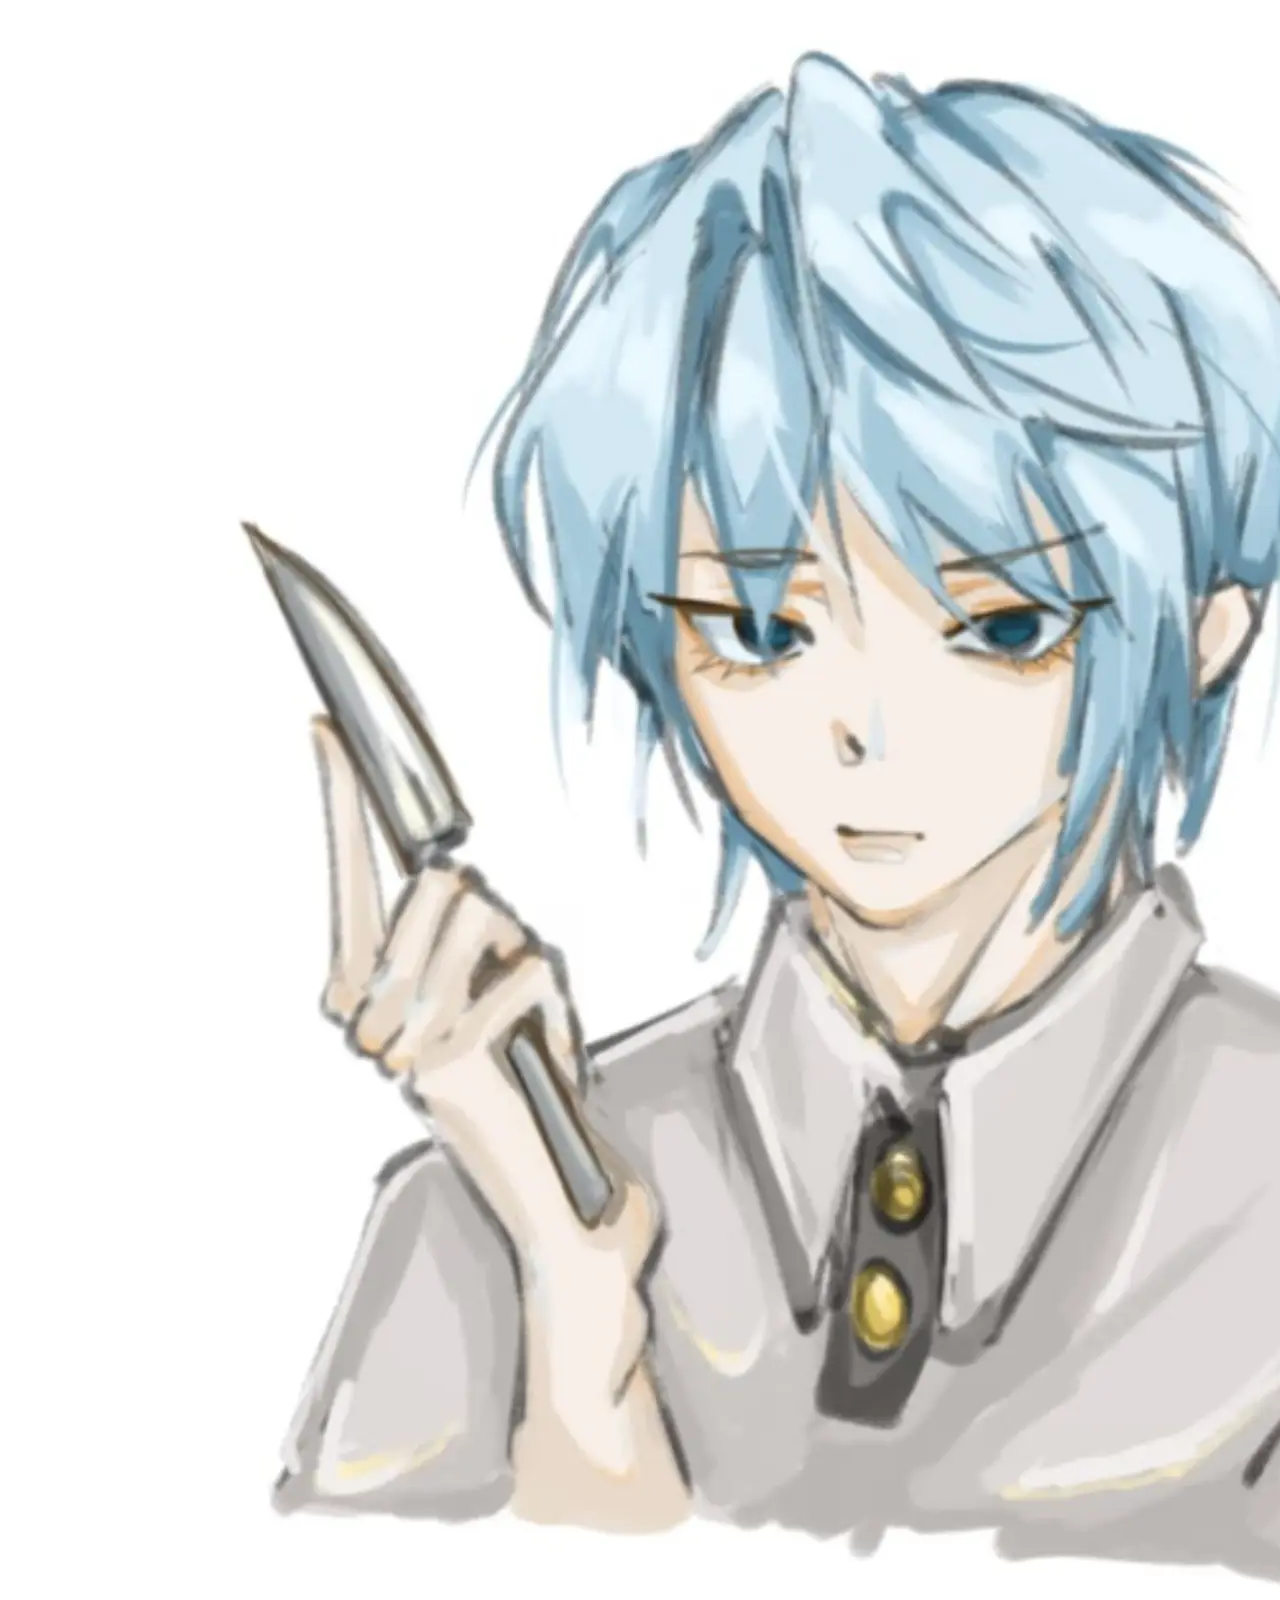
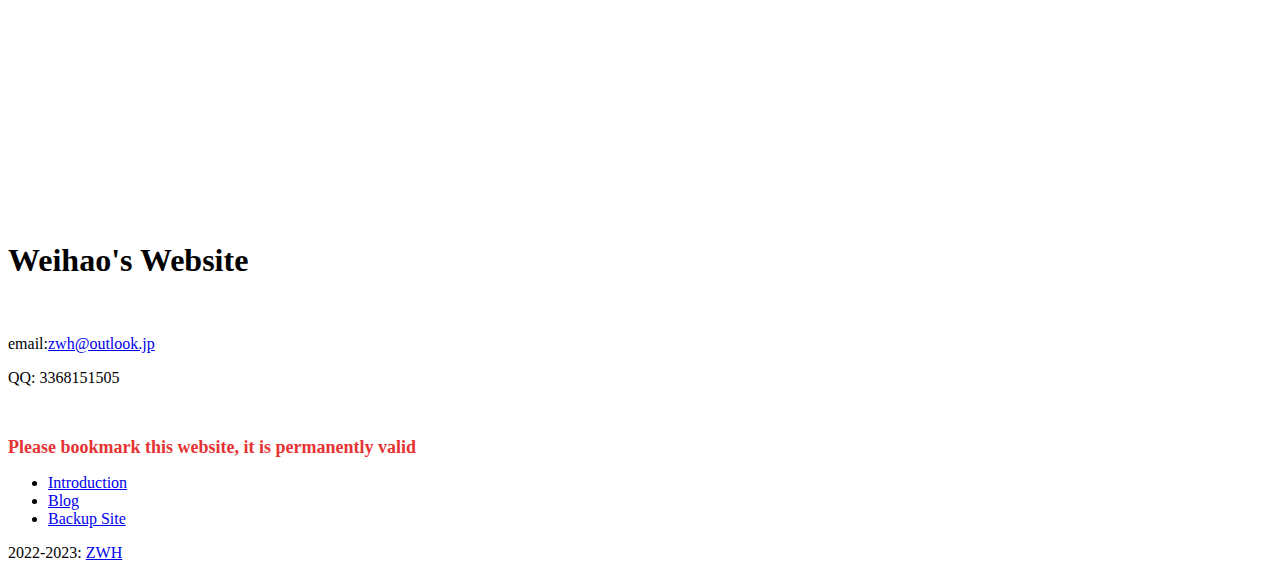
==== commit 9c036e70: "Update index.html" ====
--- a/index.html
+++ b/index.html
@@ -5,7 +5,7 @@
 <meta charset="utf-8">
 <meta name="viewport" content="width=device-width, initial-scale=1, user-scalable=no">
 <link rel="shortcut icon" href="/images/logo.webp" type="image/x-icon" />
-<link rel="stylesheet" href="/css/main2.css">
+<link rel="stylesheet" href="/CSS/main2.css">
 <noscript>
 </noscript>
 <style>
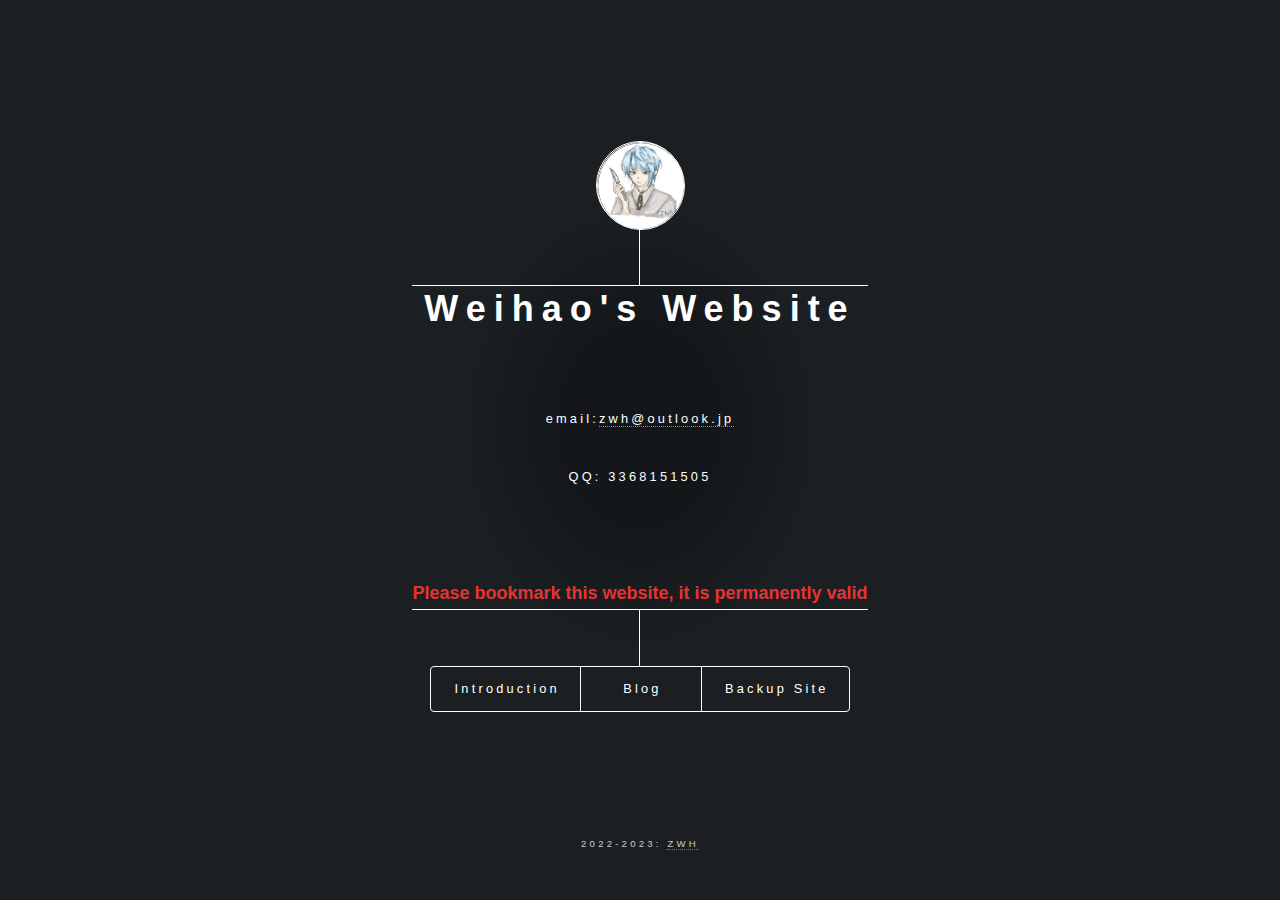
==== commit 9aa1f07e: "Update index.html" ====
--- a/index.html
+++ b/index.html
@@ -5,7 +5,7 @@
 <meta charset="utf-8">
 <meta name="viewport" content="width=device-width, initial-scale=1, user-scalable=no">
 <link rel="shortcut icon" href="/images/logo.webp" type="image/x-icon" />
-<link rel="stylesheet" href="/CSS/main2.css">
+<link rel="stylesheet" href="/css/main2.css">
 <noscript>
 </noscript>
 <style>
--- a/css/main2.css
+++ b/css/main2.css
@@ -0,0 +1,1673 @@
+@import url("https://cdnjs.loli.net/ajax/libs/font-awesome/6.0.0-beta3/css/all.min.css");
+/*@import url("https://fonts.googleapis.com/css?family=Source+Sans+Pro:300italic,600italic,300,600");*/
+
+html, body, div, span, applet, object,
+iframe, h1, h2, h3, h4, h5, h6, p, blockquote,
+pre, a, abbr, acronym, address, big, cite,
+code, del, dfn, em, img, ins, kbd, q, s, samp,
+small, strike, strong, sub, sup, tt, var, b,
+u, i, center, dl, dt, dd, ol, ul, li, fieldset,
+form, label, legend, table, caption, tbody,
+tfoot, thead, tr, th, td, article, aside,
+canvas, details, embed, figure, figcaption,
+footer, header, hgroup, menu, nav, output, ruby,
+section, summary, time, mark, audio, video {
+	margin: 0;
+	padding: 0;
+	border: 0;
+	font-size: 100%;
+	font: inherit;
+	vertical-align: baseline;}
+
+article, aside, details, figcaption, figure,
+footer, header, hgroup, menu, nav, section {
+	display: block;}
+
+body {
+	line-height: 1;
+}
+
+ol, ul {
+	list-style: none;
+}
+
+blockquote, q {
+	quotes: none;
+}
+
+	blockquote:before, blockquote:after, q:before, q:after {
+		content: '';
+		content: none;
+	}
+
+table {
+	border-collapse: collapse;
+	border-spacing: 0;
+}
+
+body {
+	-webkit-text-size-adjust: none;
+}
+
+mark {
+	background-color: transparent;
+	color: inherit;
+}
+
+input::-moz-focus-inner {
+	border: 0;
+	padding: 0;
+}
+
+input, select, textarea {
+	-moz-appearance: none;
+	-webkit-appearance: none;
+	-ms-appearance: none;
+	appearance: none;
+}
+
+/* Basic */
+
+	@-ms-viewport {
+		width: device-width;
+	}
+
+	@media screen and (max-width: 480px) {
+
+		html, body {
+			min-width: 320px;
+		}
+
+	}
+
+	html {
+		box-sizing: border-box;
+	}
+
+	*, *:before, *:after {
+		box-sizing: inherit;
+	}
+
+	body {
+		background: #1b1f22;
+	}
+
+		body.is-preload *, body.is-preload *:before, body.is-preload *:after {
+			-moz-animation: none !important;
+			-webkit-animation: none !important;
+			-ms-animation: none !important;
+			animation: none !important;
+			-moz-transition: none !important;
+			-webkit-transition: none !important;
+			-ms-transition: none !important;
+			transition: none !important;
+		}
+
+/* Type */
+
+	html {
+		font-size: 16pt;
+	}
+
+		@media screen and (max-width: 1680px) {
+
+			html {
+				font-size: 12pt;
+			}
+
+		}
+
+		@media screen and (max-width: 736px) {
+
+			html {
+				font-size: 11pt;
+			}
+
+		}
+
+		@media screen and (max-width: 360px) {
+
+			html {
+				font-size: 10pt;
+			}
+
+		}
+
+	body, input, select, textarea {
+		color: #ffffff;
+		font-family: "Source Sans Pro", sans-serif;
+		font-weight: 300;
+		font-size: 1rem;
+		line-height: 1.65;
+	}
+
+	a {
+		-moz-transition: color 0.2s ease-in-out, background-color 0.2s ease-in-out, border-bottom-color 0.2s ease-in-out;
+		-webkit-transition: color 0.2s ease-in-out, background-color 0.2s ease-in-out, border-bottom-color 0.2s ease-in-out;
+		-ms-transition: color 0.2s ease-in-out, background-color 0.2s ease-in-out, border-bottom-color 0.2s ease-in-out;
+		transition: color 0.2s ease-in-out, background-color 0.2s ease-in-out, border-bottom-color 0.2s ease-in-out;
+		border-bottom: dotted 1px rgba(255, 255, 255, 0.5);
+		text-decoration: none;
+		color: inherit;
+	}
+
+		a:hover {
+			border-bottom-color: transparent;
+		}
+
+	strong, b {
+		color: #ffffff;
+		font-weight: 600;
+	}
+
+	em, i {
+		font-style: italic;
+	}
+
+	p {
+		margin: 0 0 2rem 0;
+	}
+
+	h1, h2, h3, h4, h5, h6 {
+		color: #ffffff;
+		font-weight: 600;
+		line-height: 1.5;
+		margin: 0 0 1rem 0;
+/*		text-transform: uppercase;*/
+		letter-spacing: 0.2rem;
+	}
+
+		h1 a, h2 a, h3 a, h4 a, h5 a, h6 a {
+			color: inherit;
+			text-decoration: none;
+		}
+
+		h1.major, h2.major, h3.major, h4.major, h5.major, h6.major {
+			border-bottom: solid 1px #ffffff;
+			width: -moz-max-content;
+			width: -webkit-max-content;
+			width: -ms-max-content;
+			width: max-content;
+			padding-bottom: 0.5rem;
+			margin: 0 0 2rem 0;
+		}
+
+	h1 {
+		font-size: 2.25rem;
+		line-height: 1.3;
+		letter-spacing: 0.5rem;
+	}
+
+	h2 {
+		font-size: 1.5rem;
+		line-height: 1.4;
+		letter-spacing: 0.5rem;
+	}
+
+	h3 {
+		font-size: 1rem;
+	}
+
+	h4 {
+		font-size: 0.8rem;
+	}
+
+	h5 {
+		font-size: 0.7rem;
+	}
+
+	h6 {
+		font-size: 0.6rem;
+	}
+
+	@media screen and (max-width: 736px) {
+
+		h1 {
+			font-size: 1.75rem;
+			line-height: 1.4;
+		}
+
+		h2 {
+			font-size: 1.25em;
+			line-height: 1.5;
+		}
+
+	}
+
+	sub {
+		font-size: 0.8rem;
+		position: relative;
+		top: 0.5rem;
+	}
+
+	sup {
+		font-size: 0.8rem;
+		position: relative;
+		top: -0.5rem;
+	}
+
+	blockquote {
+		border-left: solid 4px #ffffff;
+		font-style: italic;
+		margin: 0 0 2rem 0;
+		padding: 0.5rem 0 0.5rem 2rem;
+	}
+
+	code {
+		background: rgba(255, 255, 255, 0.075);
+		border-radius: 4px;
+		font-family: "Courier New", monospace;
+		font-size: 0.9rem;
+		margin: 0 0.25rem;
+		padding: 0.25rem 0.65rem;
+	}
+
+	pre {
+		-webkit-overflow-scrolling: touch;
+		font-family: "Courier New", monospace;
+		font-size: 0.9rem;
+		margin: 0 0 2rem 0;
+	}
+
+		pre code {
+			display: block;
+			line-height: 1.75;
+			padding: 1rem 1.5rem;
+			overflow-x: auto;
+		}
+
+	hr {
+		border: 0;
+		border-bottom: solid 1px #ffffff;
+		margin: 2.75rem 0;
+	}
+
+	.align-left {
+		text-align: left;
+	}
+
+	.align-center {
+		text-align: center;
+	}
+
+	.align-right {
+		text-align: right;
+	}
+
+/* Form */
+
+	form {
+		margin: 0 0 2rem 0;
+	}
+
+		form > :last-child {
+			margin-bottom: 0;
+		}
+
+		form > .fields {
+			display: -moz-flex;
+			display: -webkit-flex;
+			display: -ms-flex;
+			display: flex;
+			-moz-flex-wrap: wrap;
+			-webkit-flex-wrap: wrap;
+			-ms-flex-wrap: wrap;
+			flex-wrap: wrap;
+			width: calc(100% + 3rem);
+			margin: -1.5rem 0 2rem -1.5rem;
+		}
+
+			form > .fields > .field {
+				-moz-flex-grow: 0;
+				-webkit-flex-grow: 0;
+				-ms-flex-grow: 0;
+				flex-grow: 0;
+				-moz-flex-shrink: 0;
+				-webkit-flex-shrink: 0;
+				-ms-flex-shrink: 0;
+				flex-shrink: 0;
+				padding: 1.5rem 0 0 1.5rem;
+				width: calc(100% - 1.5rem);
+			}
+
+				form > .fields > .field.half {
+					width: calc(50% - 0.75rem);
+				}
+
+				form > .fields > .field.third {
+					width: calc(100%/3 - 0.5rem);
+				}
+
+				form > .fields > .field.quarter {
+					width: calc(25% - 0.375rem);
+				}
+
+		@media screen and (max-width: 480px) {
+
+			form > .fields {
+				width: calc(100% + 3rem);
+				margin: -1.5rem 0 2rem -1.5rem;
+			}
+
+				form > .fields > .field {
+					padding: 1.5rem 0 0 1.5rem;
+					width: calc(100% - 1.5rem);
+				}
+
+					form > .fields > .field.half {
+						width: calc(100% - 1.5rem);
+					}
+
+					form > .fields > .field.third {
+						width: calc(100% - 1.5rem);
+					}
+
+					form > .fields > .field.quarter {
+						width: calc(100% - 1.5rem);
+					}
+
+		}
+
+	label {
+		color: #ffffff;
+		display: block;
+		font-size: 0.8rem;
+		font-weight: 300;
+		letter-spacing: 0.2rem;
+		line-height: 1.5;
+		margin: 0 0 1rem 0;
+/*		text-transform: uppercase;*/
+	}
+
+	input[type="text"],
+	input[type="password"],
+	input[type="email"],
+	input[type="tel"],
+	select,
+	textarea {
+		-moz-appearance: none;
+		-webkit-appearance: none;
+		-ms-appearance: none;
+		appearance: none;
+		-moz-transition: border-color 0.2s ease-in-out, box-shadow 0.2s ease-in-out, background-color 0.2s ease-in-out;
+		-webkit-transition: border-color 0.2s ease-in-out, box-shadow 0.2s ease-in-out, background-color 0.2s ease-in-out;
+		-ms-transition: border-color 0.2s ease-in-out, box-shadow 0.2s ease-in-out, background-color 0.2s ease-in-out;
+		transition: border-color 0.2s ease-in-out, box-shadow 0.2s ease-in-out, background-color 0.2s ease-in-out;
+		background-color: transparent;
+		border-radius: 4px;
+		border: solid 1px #ffffff;
+		color: inherit;
+		display: block;
+		outline: 0;
+		padding: 0 1rem;
+		text-decoration: none;
+		width: 100%;
+	}
+
+		input[type="text"]:invalid,
+		input[type="password"]:invalid,
+		input[type="email"]:invalid,
+		input[type="tel"]:invalid,
+		select:invalid,
+		textarea:invalid {
+			box-shadow: none;
+		}
+
+		input[type="text"]:focus,
+		input[type="password"]:focus,
+		input[type="email"]:focus,
+		input[type="tel"]:focus,
+		select:focus,
+		textarea:focus {
+			background: rgba(255, 255, 255, 0.075);
+			border-color: #ffffff;
+			box-shadow: 0 0 0 1px #ffffff;
+		}
+
+	select {
+		background-image: url("data:image/svg+xml;charset=utf8,%3Csvg xmlns='http://www.w3.org/2000/svg' width='40' height='40' preserveAspectRatio='none' viewBox='0 0 40 40'%3E%3Cpath d='M9.4,12.3l10.4,10.4l10.4-10.4c0.2-0.2,0.5-0.4,0.9-0.4c0.3,0,0.6,0.1,0.9,0.4l3.3,3.3c0.2,0.2,0.4,0.5,0.4,0.9 c0,0.4-0.1,0.6-0.4,0.9L20.7,31.9c-0.2,0.2-0.5,0.4-0.9,0.4c-0.3,0-0.6-0.1-0.9-0.4L4.3,17.3c-0.2-0.2-0.4-0.5-0.4-0.9 c0-0.4,0.1-0.6,0.4-0.9l3.3-3.3c0.2-0.2,0.5-0.4,0.9-0.4S9.1,12.1,9.4,12.3z' fill='%23ffffff' /%3E%3C/svg%3E");
+		background-size: 1.25rem;
+		background-repeat: no-repeat;
+		background-position: calc(100% - 1rem) center;
+		height: 2.75rem;
+		padding-right: 2.75rem;
+		text-overflow: ellipsis;
+	}
+
+		select option {
+			color: #ffffff;
+			background: #1b1f22;
+		}
+
+		select:focus::-ms-value {
+			background-color: transparent;
+		}
+
+		select::-ms-expand {
+			display: none;
+		}
+
+	input[type="text"],
+	input[type="password"],
+	input[type="email"],
+	select {
+		height: 2.75rem;
+	}
+
+	textarea {
+		padding: 0.75rem 1rem;
+	}
+
+	input[type="checkbox"],
+	input[type="radio"] {
+		-moz-appearance: none;
+		-webkit-appearance: none;
+		-ms-appearance: none;
+		appearance: none;
+		display: block;
+		float: left;
+		margin-right: -2rem;
+		opacity: 0;
+		width: 1rem;
+		z-index: -1;
+	}
+
+		input[type="checkbox"] + label,
+		input[type="radio"] + label {
+			text-decoration: none;
+			-moz-user-select: none;
+			-webkit-user-select: none;
+			-ms-user-select: none;
+			user-select: none;
+			color: #ffffff;
+			cursor: pointer;
+			display: inline-block;
+			font-size: 0.8rem;
+			font-weight: 300;
+			margin: 0 0 0.5rem 0;
+			padding-left: 2.65rem;
+			padding-right: 0.75rem;
+			position: relative;
+		}
+
+			input[type="checkbox"] + label:before,
+			input[type="radio"] + label:before {
+				-moz-osx-font-smoothing: grayscale;
+				-webkit-font-smoothing: antialiased;
+				display: inline-block;
+				font-style: normal;
+				font-variant: normal;
+				text-rendering: auto;
+				line-height: 1;
+				text-transform: none !important;
+				font-family: 'Font Awesome 5 Free';
+				font-weight: 900;
+			}
+
+			input[type="checkbox"] + label:before,
+			input[type="radio"] + label:before {
+				-moz-transition: border-color 0.2s ease-in-out, box-shadow 0.2s ease-in-out, background-color 0.2s ease-in-out;
+				-webkit-transition: border-color 0.2s ease-in-out, box-shadow 0.2s ease-in-out, background-color 0.2s ease-in-out;
+				-ms-transition: border-color 0.2s ease-in-out, box-shadow 0.2s ease-in-out, background-color 0.2s ease-in-out;
+				transition: border-color 0.2s ease-in-out, box-shadow 0.2s ease-in-out, background-color 0.2s ease-in-out;
+				border-radius: 4px;
+				border: solid 1px #ffffff;
+				content: '';
+				display: inline-block;
+				height: 1.65rem;
+				left: 0;
+				line-height: 1.65rem;
+				position: absolute;
+				text-align: center;
+				top: -0.15rem;
+				width: 1.65rem;
+			}
+
+		input[type="checkbox"]:checked + label:before,
+		input[type="radio"]:checked + label:before {
+			background: #ffffff !important;
+			border-color: #ffffff !important;
+			color: #1b1f22;
+			content: '\f00c';
+		}
+
+		input[type="checkbox"]:focus + label:before,
+		input[type="radio"]:focus + label:before {
+			background: rgba(255, 255, 255, 0.075);
+			border-color: #ffffff;
+			box-shadow: 0 0 0 1px #ffffff;
+		}
+
+	input[type="checkbox"] + label:before {
+		border-radius: 4px;
+	}
+
+	input[type="radio"] + label:before {
+		border-radius: 100%;
+	}
+
+	::-webkit-input-placeholder {
+		color: rgba(255, 255, 255, 0.5) !important;
+		opacity: 1.0;
+	}
+
+	:-moz-placeholder {
+		color: rgba(255, 255, 255, 0.5) !important;
+		opacity: 1.0;
+	}
+
+	::-moz-placeholder {
+		color: rgba(255, 255, 255, 0.5) !important;
+		opacity: 1.0;
+	}
+
+	:-ms-input-placeholder {
+		color: rgba(255, 255, 255, 0.5) !important;
+		opacity: 1.0;
+	}
+
+	.formerize-placeholder {
+		color: rgba(255, 255, 255, 0.5) !important;
+		opacity: 1.0;
+	}
+
+/* Box */
+
+	.box {
+		border-radius: 4px;
+		border: solid 1px #ffffff;
+		margin-bottom: 2rem;
+		padding: 1.5em;
+	}
+
+		.box > :last-child,
+		.box > :last-child > :last-child,
+		.box > :last-child > :last-child > :last-child {
+			margin-bottom: 0;
+		}
+
+		.box.alt {
+			border: 0;
+			border-radius: 0;
+			padding: 0;
+		}
+
+/* Icon */
+
+	.icon {
+		text-decoration: none;
+		border-bottom: none;
+		position: relative;
+	}
+
+		.icon:before {
+			-moz-osx-font-smoothing: grayscale;
+			-webkit-font-smoothing: antialiased;
+			display: inline-block;
+			font-style: normal;
+			font-variant: normal;
+			text-rendering: auto;
+			line-height: 1;
+			text-transform: none !important;
+			font-family: 'Font Awesome 5 Free';
+			font-weight: 400;
+		}
+
+		.icon > .label {
+			display: none;
+		}
+
+		.icon:before {
+			line-height: inherit;
+		}
+
+		.icon.solid:before {
+			font-weight: 900;
+		}
+
+		.icon.brands:before {
+			font-family: 'Font Awesome 6 Brands';
+		}
+
+/* Image */
+
+	.image {
+		border-radius: 4px;
+		border: 0;
+		display: inline-block;
+		position: relative;
+	}
+
+		.image:before {
+			pointer-events: none;
+			background-image: url("https://jitsu.oss-cn-beijing.aliyuncs.com/home/img/overlay.png");
+			background-color: rgba(19, 21, 25, 0.5);
+			border-radius: 4px;
+			content: '';
+			display: block;
+			height: 100%;
+			left: 0;
+			opacity: 0.5;
+			position: absolute;
+			top: 0;
+			width: 100%;
+		}
+
+		.image img {
+			border-radius: 4px;
+			display: block;
+		}
+
+		.image.left, .image.right {
+			max-width: 40%;
+		}
+
+			.image.left img, .image.right img {
+				width: 100%;
+			}
+
+		.image.left {
+			float: left;
+			padding: 0 1.5em 1em 0;
+			top: 0.25em;
+		}
+
+		.image.right {
+			float: right;
+			padding: 0 0 1em 1.5em;
+			top: 0.25em;
+		}
+
+		.image.fit {
+			display: block;
+			margin: 0 0 2rem 0;
+			width: 100%;
+		}
+
+			.image.fit img {
+				width: 100%;
+			}
+
+		.image.main {
+			display: block;
+			margin: 2.5rem 0;
+			width: 100%;
+		}
+
+			.image.main img {
+				width: 100%;
+			}
+
+		@media screen and (max-width: 736px) {
+
+			.image.main {
+				margin: 2rem 0;
+			}
+
+		}
+
+		@media screen and (max-width: 480px) {
+
+			.image.main {
+				margin: 1.5rem 0;
+			}
+
+		}
+
+/* List */
+
+	ol {
+		list-style: decimal;
+		margin: 0 0 2rem 0;
+		padding-left: 1.25em;
+	}
+
+		ol li {
+			padding-left: 0.25em;
+		}
+
+	ul {
+		list-style: disc;
+		margin: 0 0 2rem 0;
+		padding-left: 1em;
+	}
+
+		ul li {
+			padding-left: 0.5em;
+		}
+
+		ul.alt {
+			list-style: none;
+			padding-left: 0;
+		}
+
+			ul.alt li {
+				border-top: solid 1px #ffffff;
+				padding: 0.5em 0;
+			}
+
+				ul.alt li:first-child {
+					border-top: 0;
+					padding-top: 0;
+				}
+
+	dl {
+		margin: 0 0 2rem 0;
+	}
+
+		dl dt {
+			display: block;
+			font-weight: 600;
+			margin: 0 0 1rem 0;
+		}
+
+		dl dd {
+			margin-left: 2rem;
+		}
+
+/* Actions */
+
+	ul.actions {
+		display: -moz-flex;
+		display: -webkit-flex;
+		display: -ms-flex;
+		display: flex;
+		cursor: default;
+		list-style: none;
+		margin-left: -1rem;
+		padding-left: 0;
+	}
+
+		ul.actions li {
+			padding: 0 0 0 1rem;
+			vertical-align: middle;
+		}
+
+		ul.actions.special {
+			-moz-justify-content: center;
+			-webkit-justify-content: center;
+			-ms-justify-content: center;
+			justify-content: center;
+			width: 100%;
+			margin-left: 0;
+		}
+
+			ul.actions.special li:first-child {
+				padding-left: 0;
+			}
+
+		ul.actions.stacked {
+			-moz-flex-direction: column;
+			-webkit-flex-direction: column;
+			-ms-flex-direction: column;
+			flex-direction: column;
+			margin-left: 0;
+		}
+
+			ul.actions.stacked li {
+				padding: 1.3rem 0 0 0;
+			}
+
+				ul.actions.stacked li:first-child {
+					padding-top: 0;
+				}
+
+		ul.actions.fit {
+			width: calc(100% + 1rem);
+		}
+
+			ul.actions.fit li {
+				-moz-flex-grow: 1;
+				-webkit-flex-grow: 1;
+				-ms-flex-grow: 1;
+				flex-grow: 1;
+				-moz-flex-shrink: 1;
+				-webkit-flex-shrink: 1;
+				-ms-flex-shrink: 1;
+				flex-shrink: 1;
+				width: 100%;
+			}
+
+				ul.actions.fit li > * {
+					width: 100%;
+				}
+
+			ul.actions.fit.stacked {
+				width: 100%;
+			}
+
+		@media screen and (max-width: 480px) {
+
+			ul.actions:not(.fixed) {
+				-moz-flex-direction: column;
+				-webkit-flex-direction: column;
+				-ms-flex-direction: column;
+				flex-direction: column;
+				margin-left: 0;
+				width: 100% !important;
+			}
+
+				ul.actions:not(.fixed) li {
+					-moz-flex-grow: 1;
+					-webkit-flex-grow: 1;
+					-ms-flex-grow: 1;
+					flex-grow: 1;
+					-moz-flex-shrink: 1;
+					-webkit-flex-shrink: 1;
+					-ms-flex-shrink: 1;
+					flex-shrink: 1;
+					padding: 1rem 0 0 0;
+					text-align: center;
+					width: 100%;
+				}
+
+					ul.actions:not(.fixed) li > * {
+						width: 100%;
+					}
+
+					ul.actions:not(.fixed) li:first-child {
+						padding-top: 0;
+					}
+
+					ul.actions:not(.fixed) li input[type="submit"],
+					ul.actions:not(.fixed) li input[type="reset"],
+					ul.actions:not(.fixed) li input[type="button"],
+					ul.actions:not(.fixed) li button,
+					ul.actions:not(.fixed) li .button {
+						width: 100%;
+					}
+
+						ul.actions:not(.fixed) li input[type="submit"].icon:before,
+						ul.actions:not(.fixed) li input[type="reset"].icon:before,
+						ul.actions:not(.fixed) li input[type="button"].icon:before,
+						ul.actions:not(.fixed) li button.icon:before,
+						ul.actions:not(.fixed) li .button.icon:before {
+							margin-left: -0.5em;
+						}
+
+		}
+
+/* Icons */
+
+	ul.icons {
+		cursor: default;
+		list-style: none;
+		padding-left: 0;
+	}
+
+		ul.icons li {
+			display: inline-block;
+			padding: 0 0.75em 0 0;
+		}
+
+			ul.icons li:last-child {
+				padding-right: 0;
+			}
+
+			ul.icons li a {
+				border-radius: 100%;
+				box-shadow: inset 0 0 0 1px #ffffff;
+				display: inline-block;
+				height: 2.25rem;
+				line-height: 2.25rem;
+				text-align: center;
+				width: 2.25rem;
+			}
+
+				ul.icons li a:hover {
+					background-color: rgba(255, 255, 255, 0.075);
+				}
+
+				ul.icons li a:active {
+					background-color: rgba(255, 255, 255, 0.175);
+				}
+
+/* Table */
+
+	.table-wrapper {
+		-webkit-overflow-scrolling: touch;
+		overflow-x: auto;
+	}
+
+	table {
+		margin: 0 0 2rem 0;
+		width: 100%;
+	}
+
+		table tbody tr {
+			border: solid 1px #ffffff;
+			border-left: 0;
+			border-right: 0;
+		}
+
+			table tbody tr:nth-child(2n + 1) {
+				background-color: rgba(255, 255, 255, 0.075);
+			}
+
+		table td {
+			padding: 0.75em 0.75em;
+		}
+
+		table th {
+			color: #ffffff;
+			font-size: 0.9em;
+			font-weight: 600;
+			padding: 0 0.75em 0.75em 0.75em;
+			text-align: left;
+		}
+
+		table thead {
+			border-bottom: solid 2px #ffffff;
+		}
+
+		table tfoot {
+			border-top: solid 2px #ffffff;
+		}
+
+		table.alt {
+			border-collapse: separate;
+		}
+
+			table.alt tbody tr td {
+				border: solid 1px #ffffff;
+				border-left-width: 0;
+				border-top-width: 0;
+			}
+
+				table.alt tbody tr td:first-child {
+					border-left-width: 1px;
+				}
+
+			table.alt tbody tr:first-child td {
+				border-top-width: 1px;
+			}
+
+			table.alt thead {
+				border-bottom: 0;
+			}
+
+			table.alt tfoot {
+				border-top: 0;
+			}
+
+/* Button */
+
+	input[type="submit"],
+	input[type="reset"],
+	input[type="button"],
+	button,
+	.button {
+		-moz-appearance: none;
+		-webkit-appearance: none;
+		-ms-appearance: none;
+		appearance: none;
+		-moz-transition: background-color 0.2s ease-in-out, color 0.2s ease-in-out;
+		-webkit-transition: background-color 0.2s ease-in-out, color 0.2s ease-in-out;
+		-ms-transition: background-color 0.2s ease-in-out, color 0.2s ease-in-out;
+		transition: background-color 0.2s ease-in-out, color 0.2s ease-in-out;
+		background-color: transparent;
+		border-radius: 4px;
+		border: 0;
+		box-shadow: inset 0 0 0 1px #ffffff;
+		color: #ffffff !important;
+		cursor: pointer;
+		display: inline-block;
+		font-size: 0.8rem;
+		font-weight: 300;
+		height: 2.75rem;
+		letter-spacing: 0.2rem;
+		line-height: 2.75rem;
+		outline: 0;
+		padding: 0 1.25rem 0 1.35rem;
+		text-align: center;
+		text-decoration: none;
+/*		text-transform: uppercase;*/
+		white-space: nowrap;
+	}
+
+		input[type="submit"]:hover,
+		input[type="reset"]:hover,
+		input[type="button"]:hover,
+		button:hover,
+		.button:hover {
+			background-color: rgba(255, 255, 255, 0.075);
+		}
+
+		input[type="submit"]:active,
+		input[type="reset"]:active,
+		input[type="button"]:active,
+		button:active,
+		.button:active {
+			background-color: rgba(255, 255, 255, 0.175);
+		}
+
+		input[type="submit"].icon:before,
+		input[type="reset"].icon:before,
+		input[type="button"].icon:before,
+		button.icon:before,
+		.button.icon:before {
+			margin-right: 0.5em;
+		}
+
+		input[type="submit"].fit,
+		input[type="reset"].fit,
+		input[type="button"].fit,
+		button.fit,
+		.button.fit {
+			width: 100%;
+		}
+
+		input[type="submit"].small,
+		input[type="reset"].small,
+		input[type="button"].small,
+		button.small,
+		.button.small {
+			font-size: 0.6rem;
+			height: 2.0625rem;
+			line-height: 2.0625rem;
+		}
+
+		input[type="submit"].primary,
+		input[type="reset"].primary,
+		input[type="button"].primary,
+		button.primary,
+		.button.primary {
+			background-color: #ffffff;
+			color: #1b1f22 !important;
+			font-weight: 600;
+		}
+
+		input[type="submit"].disabled, input[type="submit"]:disabled,
+		input[type="reset"].disabled,
+		input[type="reset"]:disabled,
+		input[type="button"].disabled,
+		input[type="button"]:disabled,
+		button.disabled,
+		button:disabled,
+		.button.disabled,
+		.button:disabled {
+			pointer-events: none;
+			cursor: default;
+			opacity: 0.25;
+		}
+
+	input[type="submit"],
+	input[type="reset"],
+	input[type="button"],
+	button {
+		line-height: calc(2.75rem - 2px);
+	}
+
+/* BG */
+
+	#bg {
+		-moz-transform: scale(1.0);
+		-webkit-transform: scale(1.0);
+		-ms-transform: scale(1.0);
+		transform: scale(1.0);
+		-webkit-backface-visibility: hidden;
+		position: fixed;
+		top: 0;
+		left: 0;
+		width: 100%;
+		height: 100vh;
+		z-index: 1;
+	}
+
+		#bg:before, #bg:after {
+			content: '';
+			display: block;
+			position: absolute;
+			top: 0;
+			left: 0;
+			width: 100%;
+			height: 100%;
+		}
+
+		#bg:before {
+			-moz-transition: background-color 2.5s ease-in-out;
+			-webkit-transition: background-color 2.5s ease-in-out;
+			-ms-transition: background-color 2.5s ease-in-out;
+			transition: background-color 2.5s ease-in-out;
+			-moz-transition-delay: 0.75s;
+			-webkit-transition-delay: 0.75s;
+			-ms-transition-delay: 0.75s;
+			transition-delay: 0.75s;
+			background-image: linear-gradient(to top, rgba(19, 21, 25, 0.5), rgba(19, 21, 25, 0.5)), url("https://jitsu.oss-cn-beijing.aliyuncs.com/home/img/overlay.png");
+			background-size: auto,
+ 256px 256px;
+			background-position: center,
+ center;
+			background-repeat: no-repeat,
+ repeat;
+			z-index: 2;
+		}
+
+		#bg:after {
+			-moz-transform: scale(1.125);
+			-webkit-transform: scale(1.125);
+			-ms-transform: scale(1.125);
+			transform: scale(1.125);
+			-moz-transition: -moz-transform 0.325s ease-in-out, -moz-filter 0.325s ease-in-out;
+			-webkit-transition: -webkit-transform 0.325s ease-in-out, -webkit-filter 0.325s ease-in-out;
+			-ms-transition: -ms-transform 0.325s ease-in-out, -ms-filter 0.325s ease-in-out;
+			transition: transform 0.325s ease-in-out, filter 0.325s ease-in-out;
+			background-image: url("");
+			background-position: center;
+			background-size: cover;
+			background-repeat: no-repeat;
+			z-index: 1;
+		}
+
+	@media screen and (max-width: 960px) {
+		#bg:after {
+			-moz-transform: scale(1.125);
+			-webkit-transform: scale(1.125);
+			-ms-transform: scale(1.125);
+			transform: scale(1.125);
+			-moz-transition: -moz-transform 0.325s ease-in-out, -moz-filter 0.325s ease-in-out;
+			-webkit-transition: -webkit-transform 0.325s ease-in-out, -webkit-filter 0.325s ease-in-out;
+			-ms-transition: -ms-transform 0.325s ease-in-out, -ms-filter 0.325s ease-in-out;
+			transition: transform 0.325s ease-in-out, filter 0.325s ease-in-out;
+			background-image: url();
+			background-position: center;
+			background-size: cover;
+			background-repeat: no-repeat;
+			z-index: 1;
+		}
+		}
+
+		body.is-article-visible #bg:after {
+			-moz-transform: scale(1.0825);
+			-webkit-transform: scale(1.0825);
+			-ms-transform: scale(1.0825);
+			transform: scale(1.0825);
+			-moz-filter: blur(0.2rem);
+			-webkit-filter: blur(0.2rem);
+			-ms-filter: blur(0.2rem);
+			filter: blur(0.2rem);
+		}
+
+		body.is-preload #bg:before {
+			background-color: #000000;
+		}
+
+/* Wrapper */
+
+	#wrapper {
+		display: -moz-flex;
+		display: -webkit-flex;
+		display: -ms-flex;
+		display: flex;
+		-moz-flex-direction: column;
+		-webkit-flex-direction: column;
+		-ms-flex-direction: column;
+		flex-direction: column;
+		-moz-align-items: center;
+		-webkit-align-items: center;
+		-ms-align-items: center;
+		align-items: center;
+		-moz-justify-content: space-between;
+		-webkit-justify-content: space-between;
+		-ms-justify-content: space-between;
+		justify-content: space-between;
+		position: relative;
+		min-height: 100vh;
+		width: 100%;
+		padding: 4rem 2rem;
+		z-index: 3;
+	}
+
+		#wrapper:before {
+			content: '';
+			display: block;
+		}
+
+		@media screen and (max-width: 1680px) {
+
+			#wrapper {
+				padding: 3rem 2rem;
+			}
+
+		}
+
+		@media screen and (max-width: 736px) {
+
+			#wrapper {
+				padding: 2rem 1rem;
+			}
+
+		}
+
+		@media screen and (max-width: 480px) {
+
+			#wrapper {
+				padding: 1rem;
+			}
+
+		}
+
+/* Header */
+
+	#header {
+		display: -moz-flex;
+		display: -webkit-flex;
+		display: -ms-flex;
+		display: flex;
+		-moz-flex-direction: column;
+		-webkit-flex-direction: column;
+		-ms-flex-direction: column;
+		flex-direction: column;
+		-moz-align-items: center;
+		-webkit-align-items: center;
+		-ms-align-items: center;
+		align-items: center;
+		-moz-transition: -moz-transform 0.325s ease-in-out, -moz-filter 0.325s ease-in-out, opacity 0.325s ease-in-out;
+		-webkit-transition: -webkit-transform 0.325s ease-in-out, -webkit-filter 0.325s ease-in-out, opacity 0.325s ease-in-out;
+		-ms-transition: -ms-transform 0.325s ease-in-out, -ms-filter 0.325s ease-in-out, opacity 0.325s ease-in-out;
+		transition: transform 0.325s ease-in-out, filter 0.325s ease-in-out, opacity 0.325s ease-in-out;
+		background-image: -moz-radial-gradient(rgba(0, 0, 0, 0.25) 25%, rgba(0, 0, 0, 0) 55%);
+		background-image: -webkit-radial-gradient(rgba(0, 0, 0, 0.25) 25%, rgba(0, 0, 0, 0) 55%);
+		background-image: -ms-radial-gradient(rgba(0, 0, 0, 0.25) 25%, rgba(0, 0, 0, 0) 55%);
+		background-image: radial-gradient(rgba(0, 0, 0, 0.25) 25%, rgba(0, 0, 0, 0) 55%);
+		max-width: 100%;
+		text-align: center;
+	}
+
+		#header > * {
+			-moz-transition: opacity 0.325s ease-in-out;
+			-webkit-transition: opacity 0.325s ease-in-out;
+			-ms-transition: opacity 0.325s ease-in-out;
+			transition: opacity 0.325s ease-in-out;
+			position: relative;
+			margin-top: 3.5rem;
+		}
+
+			#header > *:before {
+				content: '';
+				display: block;
+				position: absolute;
+				top: calc(-3.5rem - 1px);
+				left: calc(50% - 1px);
+				width: 1px;
+				height: calc(3.5rem + 1px);
+				background: #ffffff;
+			}
+
+		#header > :first-child {
+			margin-top: 0;
+		}
+
+			#header > :first-child:before {
+				display: none;
+			}
+
+		#header .logo {
+			width: 5.5rem;
+			height: 5.5rem;
+			line-height: 5.5rem;
+			border: solid 1px #ffffff;
+			border-radius: 100%;
+		}
+
+			#header .logo .icon:before {
+				font-size: 2rem;
+			}
+
+		#header .content {
+			border-style: solid;
+			border-color: #ffffff;
+			border-top-width: 1px;
+			border-bottom-width: 1px;
+			max-width: 100%;
+		}
+
+			#header .content .inner {
+				-moz-transition: max-height 0.75s ease, padding 0.75s ease, opacity 0.325s ease-in-out;
+				-webkit-transition: max-height 0.75s ease, padding 0.75s ease, opacity 0.325s ease-in-out;
+				-ms-transition: max-height 0.75s ease, padding 0.75s ease, opacity 0.325s ease-in-out;
+				transition: max-height 0.75s ease, padding 0.75s ease, opacity 0.325s ease-in-out;
+				-moz-transition-delay: 0.25s;
+				-webkit-transition-delay: 0.25s;
+				-ms-transition-delay: 0.25s;
+				transition-delay: 0.25s;
+				padding: 3rem 2rem;
+				max-height: 40rem;
+				overflow: hidden;
+			}
+
+				#header .content .inner > :last-child {
+					margin-bottom: 0;
+				}
+
+			#header .content p {
+		/*		text-transform: uppercase;*/
+				letter-spacing: 0.2rem;
+				font-size: 0.8rem;
+				line-height: 2;
+			}
+
+		#header nav ul {
+			display: -moz-flex;
+			display: -webkit-flex;
+			display: -ms-flex;
+			display: flex;
+			margin-bottom: 0;
+			list-style: none;
+			padding-left: 0;
+			border: solid 1px #ffffff;
+			border-radius: 4px;
+		}
+
+			#header nav ul li {
+				padding-left: 0;
+				border-left: solid 1px #ffffff;
+			}
+
+				#header nav ul li:first-child {
+					border-left: 0;
+				}
+
+				#header nav ul li a {
+					display: block;
+					min-width: 7.5rem;
+					height: 2.75rem;
+					line-height: 2.75rem;
+					padding: 0 1.25rem 0 1.45rem;
+			/*		text-transform: uppercase;*/
+					letter-spacing: 0.2rem;
+					font-size: 0.8rem;
+					border-bottom: 0;
+				}
+
+					#header nav ul li a:hover {
+						background-color: rgba(255, 255, 255, 0.075);
+					}
+
+					#header nav ul li a:active {
+						background-color: rgba(255, 255, 255, 0.175);
+					}
+
+		#header nav.use-middle:after {
+			content: '';
+			display: block;
+			position: absolute;
+			top: 0;
+			left: calc(50% - 1px);
+			width: 1px;
+			height: 100%;
+			background: #ffffff;
+		}
+
+		#header nav.use-middle ul li.is-middle {
+			border-left: 0;
+		}
+
+		body.is-article-visible #header {
+			-moz-transform: scale(0.95);
+			-webkit-transform: scale(0.95);
+			-ms-transform: scale(0.95);
+			transform: scale(0.95);
+			-moz-filter: blur(0.1rem);
+			-webkit-filter: blur(0.1rem);
+			-ms-filter: blur(0.1rem);
+			filter: blur(0.1rem);
+			opacity: 0;
+		}
+
+		body.is-preload #header {
+			-moz-filter: blur(0.125rem);
+			-webkit-filter: blur(0.125rem);
+			-ms-filter: blur(0.125rem);
+			filter: blur(0.125rem);
+		}
+
+			body.is-preload #header > * {
+				opacity: 0;
+			}
+
+			body.is-preload #header .content .inner {
+				max-height: 0;
+				padding-top: 0;
+				padding-bottom: 0;
+				opacity: 0;
+			}
+
+		@media screen and (max-width: 980px) {
+
+			#header .content p br {
+				display: none;
+			}
+
+		}
+
+		@media screen and (max-width: 736px) {
+
+			#header > * {
+				margin-top: 2rem;
+			}
+
+				#header > *:before {
+					top: calc(-2rem - 1px);
+					height: calc(2rem + 1px);
+				}
+
+			#header .logo {
+				width: 4.75rem;
+				height: 4.75rem;
+				line-height: 4.75rem;
+			}
+
+				#header .logo .icon:before {
+					font-size: 1.75rem;
+				}
+
+			#header .content .inner {
+				padding: 2.5rem 1rem;
+			}
+
+			#header .content p {
+				line-height: 1.875;
+			}
+
+		}
+
+		@media screen and (max-width: 480px) {
+
+			#header {
+				padding: 1.5rem 0;
+			}
+
+				#header .content .inner {
+					padding: 2.5rem 0;
+				}
+
+				#header nav ul {
+					-moz-flex-direction: column;
+					-webkit-flex-direction: column;
+					-ms-flex-direction: column;
+					flex-direction: column;
+					min-width: 10rem;
+					max-width: 100%;
+				}
+
+					#header nav ul li {
+						border-left: 0;
+						border-top: solid 1px #ffffff;
+					}
+
+						#header nav ul li:first-child {
+							border-top: 0;
+						}
+
+						#header nav ul li a {
+							height: 3rem;
+							line-height: 3rem;
+							min-width: 0;
+							width: 100%;
+						}
+
+				#header nav.use-middle:after {
+					display: none;
+				}
+
+		}
+
+/* Main */
+
+	#main {
+		-moz-flex-grow: 1;
+		-webkit-flex-grow: 1;
+		-ms-flex-grow: 1;
+		flex-grow: 1;
+		-moz-flex-shrink: 1;
+		-webkit-flex-shrink: 1;
+		-ms-flex-shrink: 1;
+		flex-shrink: 1;
+		display: -moz-flex;
+		display: -webkit-flex;
+		display: -ms-flex;
+		display: flex;
+		-moz-align-items: center;
+		-webkit-align-items: center;
+		-ms-align-items: center;
+		align-items: center;
+		-moz-justify-content: center;
+		-webkit-justify-content: center;
+		-ms-justify-content: center;
+		justify-content: center;
+		-moz-flex-direction: column;
+		-webkit-flex-direction: column;
+		-ms-flex-direction: column;
+		flex-direction: column;
+		position: relative;
+		max-width: 100%;
+		z-index: 3;
+	}
+
+		#main article {
+			-moz-transform: translateY(0.25rem);
+			-webkit-transform: translateY(0.25rem);
+			-ms-transform: translateY(0.25rem);
+			transform: translateY(0.25rem);
+			-moz-transition: opacity 0.325s ease-in-out, -moz-transform 0.325s ease-in-out;
+			-webkit-transition: opacity 0.325s ease-in-out, -webkit-transform 0.325s ease-in-out;
+			-ms-transition: opacity 0.325s ease-in-out, -ms-transform 0.325s ease-in-out;
+			transition: opacity 0.325s ease-in-out, transform 0.325s ease-in-out;
+			padding: 4.5rem 2.5rem 1.5rem 2.5rem ;
+			position: relative;
+			width: 40rem;
+			max-width: 100%;
+			background-color: rgba(27, 31, 34, 0.85);
+			border-radius: 4px;
+			opacity: 0;
+		}
+
+			#main article.active {
+				-moz-transform: translateY(0);
+				-webkit-transform: translateY(0);
+				-ms-transform: translateY(0);
+				transform: translateY(0);
+				opacity: 1;
+			}
+
+			#main article .close {
+				display: block;
+				position: absolute;
+				top: 0;
+				right: 0;
+				width: 4rem;
+				height: 4rem;
+				cursor: pointer;
+				text-indent: 4rem;
+				overflow: hidden;
+				white-space: nowrap;
+			}
+
+				#main article .close:before {
+					-moz-transition: background-color 0.2s ease-in-out;
+					-webkit-transition: background-color 0.2s ease-in-out;
+					-ms-transition: background-color 0.2s ease-in-out;
+					transition: background-color 0.2s ease-in-out;
+					content: '';
+					display: block;
+					position: absolute;
+					top: 0.75rem;
+					left: 0.75rem;
+					width: 2.5rem;
+					height: 2.5rem;
+					border-radius: 100%;
+					background-position: center;
+					background-image: url("data:image/svg+xml;charset=utf8,%3Csvg xmlns='http://www.w3.org/2000/svg' xmlns:xlink='http://www.w3.org/1999/xlink' width='20px' height='20px' viewBox='0 0 20 20' zoomAndPan='disable'%3E%3Cstyle%3Eline %7B stroke: %23ffffff%3B stroke-width: 1%3B %7D%3C/style%3E%3Cline x1='2' y1='2' x2='18' y2='18' /%3E%3Cline x1='18' y1='2' x2='2' y2='18' /%3E%3C/svg%3E");
+					background-size: 20px 20px;
+					background-repeat: no-repeat;
+				}
+
+				#main article .close:hover:before {
+					background-color: rgba(255, 255, 255, 0.075);
+				}
+
+				#main article .close:active:before {
+					background-color: rgba(255, 255, 255, 0.175);
+				}
+
+		@media screen and (max-width: 736px) {
+
+			#main article {
+				padding: 3.5rem 2rem 0.5rem 2rem ;
+			}
+
+				#main article .close:before {
+					top: 0.875rem;
+					left: 0.875rem;
+					width: 2.25rem;
+					height: 2.25rem;
+					background-size: 14px 14px;
+				}
+
+		}
+
+		@media screen and (max-width: 480px) {
+
+			#main article {
+				padding: 3rem 1.5rem 0.5rem 1.5rem ;
+			}
+
+		}
+
+/* Footer */
+
+	#footer {
+		-moz-transition: -moz-transform 0.325s ease-in-out, -moz-filter 0.325s ease-in-out, opacity 0.325s ease-in-out;
+		-webkit-transition: -webkit-transform 0.325s ease-in-out, -webkit-filter 0.325s ease-in-out, opacity 0.325s ease-in-out;
+		-ms-transition: -ms-transform 0.325s ease-in-out, -ms-filter 0.325s ease-in-out, opacity 0.325s ease-in-out;
+		transition: transform 0.325s ease-in-out, filter 0.325s ease-in-out, opacity 0.325s ease-in-out;
+		width: 100%;
+		max-width: 100%;
+		margin-top: 2rem;
+		text-align: center;
+	}
+
+		#footer .copyright {
+			letter-spacing: 0.2rem;
+			font-size: 0.6rem;
+			opacity: 0.75;
+			margin-bottom: 0;
+	/*		text-transform: uppercase;*/
+		}
+
+		body.is-article-visible #footer {
+			-moz-transform: scale(0.95);
+			-webkit-transform: scale(0.95);
+			-ms-transform: scale(0.95);
+			transform: scale(0.95);
+			-moz-filter: blur(0.1rem);
+			-webkit-filter: blur(0.1rem);
+			-ms-filter: blur(0.1rem);
+			filter: blur(0.1rem);
+			opacity: 0;
+		}
+
+		body.is-preload #footer {
+			opacity: 0;
+		}
